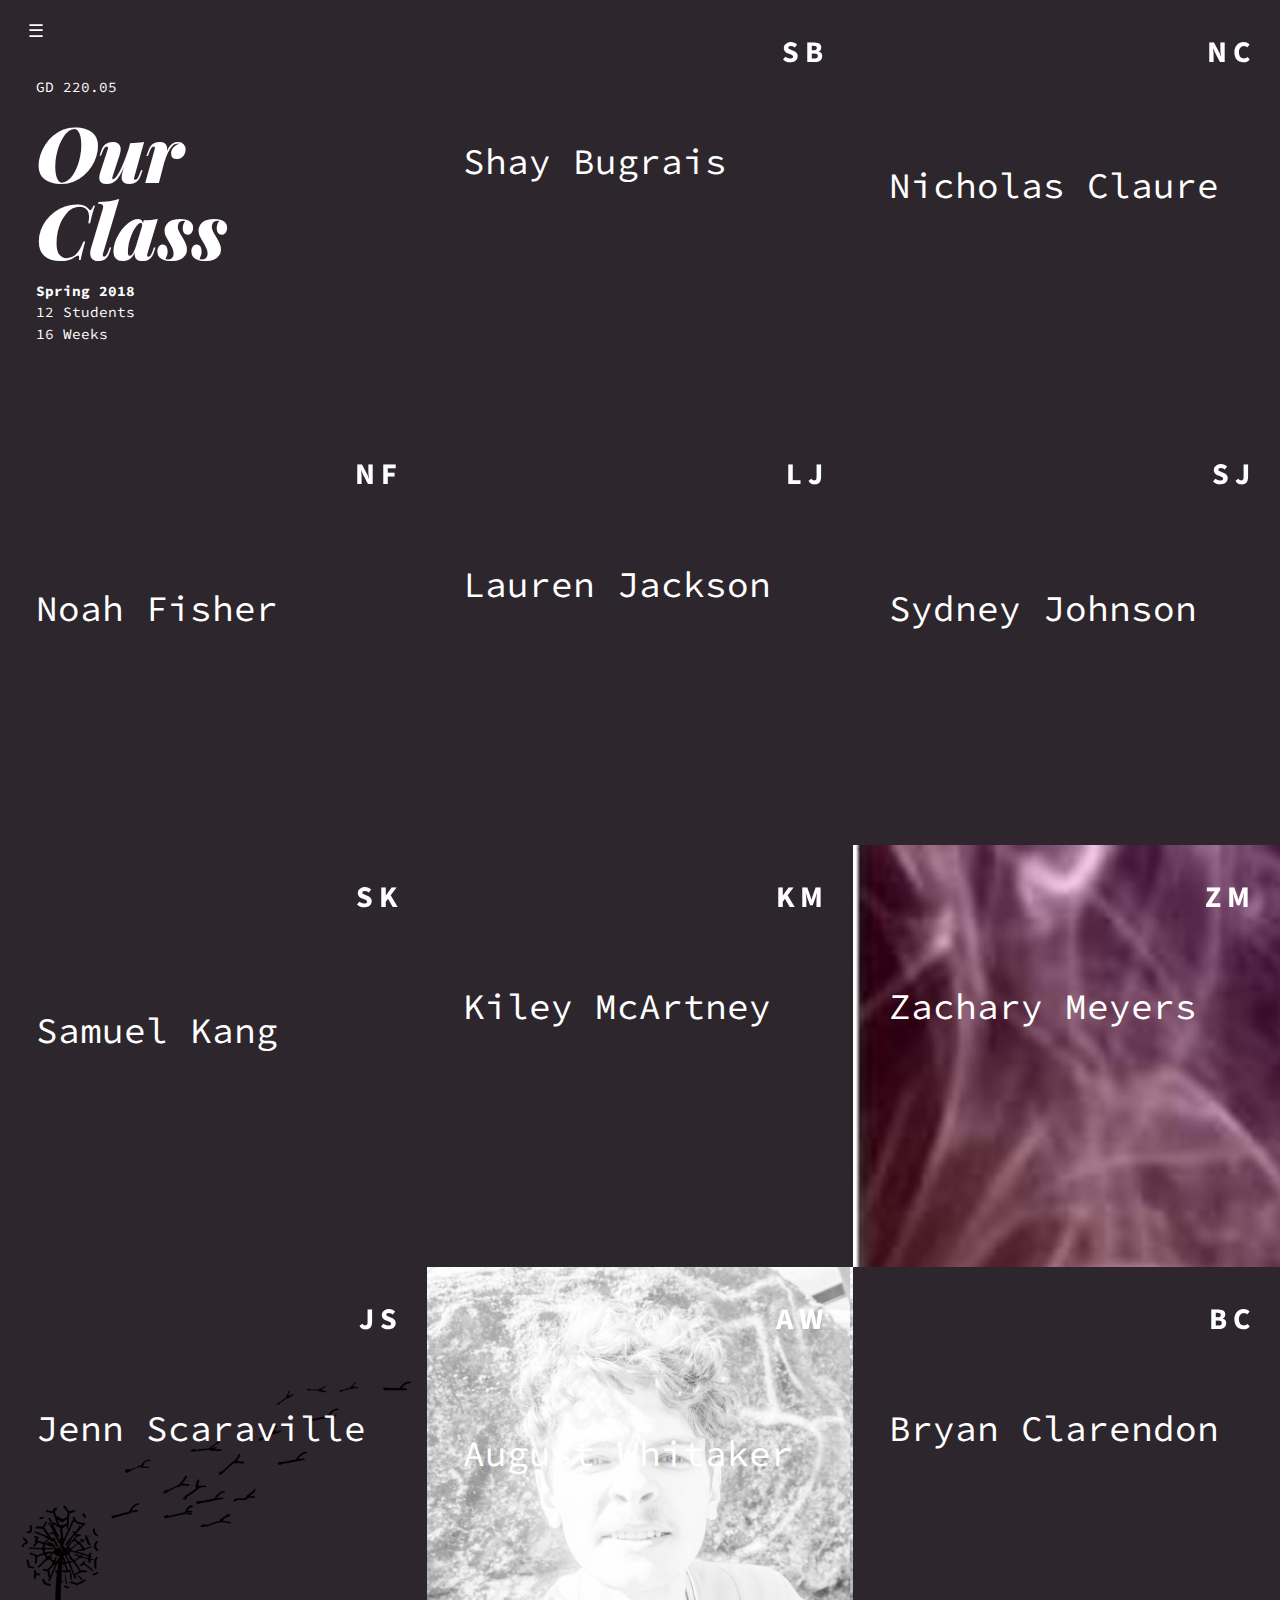
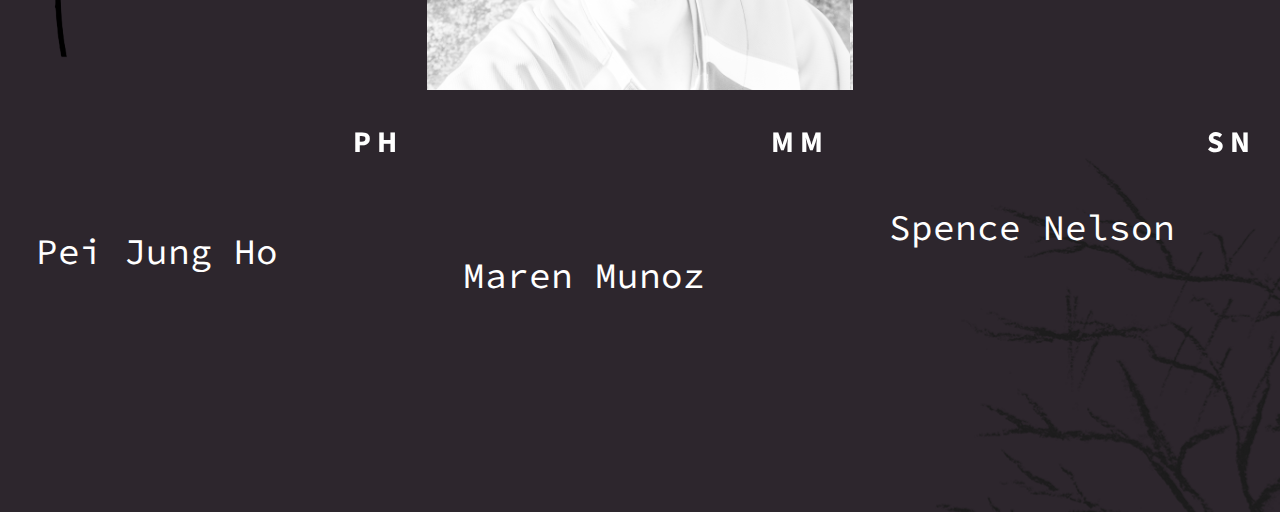
==== index.htm @ 310f5a33 "Merge pull request #6 from MICA-GD2-SPR18-SN/awhitaker" ====
<!doctype html>
<html class="no-js" lang="">
    <head>
        <meta charset="utf-8">
        <meta http-equiv="x-ua-compatible" content="ie=edge">
        <title></title>
        <meta name="description" content="">
        <meta name="viewport" content="width=device-width, initial-scale=1">

        <link rel="apple-touch-icon" href="apple-touch-icon.png">
        <!-- Place favicon.ico in the root directory -->

        <link rel="stylesheet" href="css/normalize.css">
        <link rel="stylesheet" href="css/main.css">
        <link rel="stylesheet" href="css/syllabus.css">
        <script src="js/vendor/modernizr-2.8.3.min.js"></script>
        <link href="https://fonts.googleapis.com/css?family=Libre+Baskerville:400,400i,700|Montserrat+Alternates:400,800|Six+Caps" rel="stylesheet">
        <link href="https://fonts.googleapis.com/css?family=Source+Code+Pro" rel="stylesheet">
        <link href="https://fonts.googleapis.com/css?family=Playfair+Display:400,400i,900,900i" rel="stylesheet">
        <link href="https://fonts.googleapis.com/css?family=Source+Sans+Pro:400,400i,700" rel="stylesheet">
        <link href="https://fonts.googleapis.com/css?family=Hanalei+Fill|Shrikhand" rel="stylesheet">
      </head>
    <body class="mainpage">

      <div class="main-nav">

        <div class="openlink">&#9776;</div>

      <ul class="navitems">
        <li><a href="index.htm">GD 220.05</a></li>
        <li><h6>Assignment Sheets</h6></li>
        <li><a href="assignment-1/index.html">Lyrical Mapping</a></li>
        <li><a href="assignment-2/index.html">A Day in the Life</a></li>
        <li><a href="assignment-3/index.html">We Could Be Heroes</a></li>
        <li><h6>Class Materials</h6></li>
        <li><a href="syllabus/index.html">Syllabus</a></li>
        <li><a href="https://mica.instructure.com/courses/2441">Instructure</a></li>
        <li><a href="index/index.html">Index</a></li>
        <li><a class="closelink" href="#">×</a></li>
      </ul>

      </div>
        <!--[if lt IE 8]>
            <p class="browserupgrade">You are using an <strong>outdated</strong> browser. Please <a href="http://browsehappy.com/">upgrade your browser</a> to improve your experience.</p>
        <![endif]-->

        <!-- Add your site or application content here -->


        <ul class="classgrid">
          <li>

            <p class="monospace">GD 220.05</p>
            <h1 id="graphic-design-2">Our Class</h1>
            <p class="monospace"><strong>Spring 2018</strong><br>
            12 Students <br>
            16 Weeks <br>

          </li>
          <li>
            <div class="card-animation"><span class="f-init">S</span>
            <span class="l-init">B</span></div>
            <a class="namelink" target="_blank" href="http://shbugrais.github.io">Shay Bugrais</a>
            <div class="sociallink-block">
              <a class="sociallink" target="_blank" href="https://github.com/shbugrais">Github</a>
              <a class="sociallink"  href="https://codepen.io/shbugrais">Codepen</a>
            </div>
            <div class="projectlink-block">
              <a class="projectlink" target="_blank" href="https://shbugrais.github.io/lavieenrose/">a.1 La Vie en Rose</a>
              <a class="projectlink" target="_blank" href="https://shbugrais.github.io/html/awitl.html">a.2 Weekend</a>
              <a class="projectlink" target="_blank">a.3 tba</a>
            </div>
          </li>
          <li>
            <div class="card-animation"><span class="f-init">N</span>
            <span class="l-init">C</span></div>
            <a class="namelink"  target="_blank" href="http://nclaure.github.io">Nicholas Claure</a>
            <div class="sociallink-block">
              <a class="sociallink"  target="_blank" href="https://github.com/nclaure">Github</a> <a class="sociallink"  href="https://codepen.io/nclaure">Codepen</a>
            </div>
            <div class="projectlink-block">
              <a class="projectlink" target="_blank" href="https://nclaure.github.io/projectTM/">a.1 Imagine</a>
              <a class="projectlink" target="_blank" href="https://nclaure.github.io/day3TM/">a.2 Tuesday</a>
              <a class="projectlink" target="_blank">a.3 tba</a>
            </div>
          </li>
          <li>
            <div class="card-animation"><span class="f-init">N</span>
            <span class="l-init">F</span></div>
            <a class="namelink"  target="_blank" href="http://noahmfisher.github.io">Noah Fisher</a>
            <div class="sociallink-block">
              <a class="sociallink"  target="_blank" href="https://github.com/noahmfisher">Github</a> <a class="sociallink"  href="https://codepen.io/noahmfisher">Codepen</a>
            </div>
            <div class="projectlink-block">
              <a class="projectlink" target="_blank" href="https://noahmfisher.github.io/METAL-FACE-DOOM/">a.1 Metal Face</a>
              <a class="projectlink" target="_blank" href="https://noahmfisher.github.io/daily/">a.2 Saturday</a>
              <a class="projectlink" target="_blank">a.3 tba</a>
            </div>
          </li>
          <li>
            <div class="card-animation"><span class="f-init">L</span>
            <span class="l-init">J</span></div>
            <a class="namelink"  target="_blank" href="http://ljackson01.github.io">Lauren Jackson</a>
            <div class="sociallink-block">
              <a class="sociallink"  target="_blank" href="https://github.com/ljackson01">Github</a><a class="sociallink"  href="https://codepen.io/ljackson01">Codepen</a>
            </div>
            <div class="projectlink-block">
              <a class="projectlink" target="_blank" href="https://ljackson01.github.io/cold-little-heart/">a.1 Cold Little Heart</a>
              <a class="projectlink" target="_blank" href="https://ljackson01.github.io/day-in-the-life/">a.2 Wednesday</a>
              <a class="projectlink" target="_blank">a.3 tba</a>
            </div>
          </li>
          <li>
            <div class="card-animation"><span class="f-init">S</span>
            <span class="l-init">J</span></div>
            <a class="namelink"  target="_blank" href="http://sydneyjohnson.github.io">Sydney Johnson</a>
            <div class="sociallink-block">
              <a class="sociallink"  target="_blank" href="https://github.com/sydneyjohnson">Github</a>
              <a class="sociallink"  href="https://codepen.io/sydneyjohnson">Codepen</a>
            </div>
            <div class="projectlink-block">
              <a class="projectlink" target="_blank" href="https://sydneyjohnson.github.io/Demoweek2/index(p2).html">a.1 Brains</a>
              <a class="projectlink" target="_blank" href="https://github.com/sydneyjohnson/project2/blob/master/blog/index.html">a.2 Saturday</a>
              <a class="projectlink" target="_blank">a.3 tba</a>
            </div>
          </li>
          <li>
            <div class="card-animation"><span class="f-init">S</span>
            <span class="l-init">K</span></div>
            <a class="namelink"  target="_blank" href="http://Skang04.github.io">Samuel Kang</a>
            <div class="sociallink-block">
             <a class="sociallink"  target="_blank" href="https://github.com/Skang04">Github</a> <a class="sociallink"  href="https://codepen.io/Th0muel">Codepen</a>
            </div>
            <div class="projectlink-block">
              <a class="projectlink" target="_blank" href="https://skang04.github.io/lyric-website/">a.1 New Rules</a>
              <a class="projectlink" target="_blank" href="https://skang04.github.io/day_in_life/">a.2 Wednesday</a>
              <a class="projectlink" target="_blank">a.3 tba</a>
            </div>
          </li>
          <li>
            <div class="card-animation"><span class="f-init">K</span>
            <span class="l-init">M</span></div>
            <a class="namelink"  target="_blank" href="http://kmcartney.github.io">Kiley McArtney</a>
            <div class="sociallink-block">
              <a class="sociallink"  target="_blank" href="https://github.com/kmcartney">Github</a>
              <a class="sociallink"  href="https://codepen.io/kmcartney">Codepen</a>
            </div>
            <div class="projectlink-block">
              <a class="projectlink" target="_blank" href="https://kmcartney.github.io/Assignment1/">a.1 Fairy Feller</a>
              <a class="projectlink" target="_blank" href="https://kmcartney.github.io/Assignment2/">a.2 Tuesday</a>
              <a class="projectlink" target="_blank">a.3 tba</a>
            </div>
          </li>
          <li style="background-image:url(img/meyers-bg.jpg)">
            <div class="card-animation"><span class="f-init">Z</span>
            <span class="l-init">M</span></div>
            <a class="namelink"  target="_blank" href="http://ZacharyMeyers.github.io">Zachary Meyers</a>
            <div class="sociallink-block">
              <a class="sociallink"  target="_blank" href="https://github.com/ZacharyMeyers">Github</a>
              <a class="sociallink"  href="https://codepen.io/Meyers">Codepen</a>
            </div>
            <div class="projectlink-block">
              <a class="projectlink" target="_blank" href="https://zacharymeyers.github.io/meyerslyric/">a.1 Psycho Killer</a>
              <a class="projectlink" target="_blank" href="https://zacharymeyers.github.io/timeline/">a.2 Tuesday</a>
              <a class="projectlink" target="_blank" href="https://zacharymeyers.github.io/character/">a.3 Character</a>
            </div>
          </li>
          <li style="background-image:url(img/jscaraville.png);background-size:cover;" >
            <div class="card-animation"><span class="f-init">J</span>
            <span class="l-init">S</span></div>
            <a class="namelink"  target="_blank" href="http://jscaraville.github.io">Jenn Scaraville</a>
            <div class="sociallink-block">
              <a class="sociallink"  target="_blank" href="https://github.com/jscaraville">Github</a>
              <a class="sociallink"  href="https://codepen.io/jscaraville">Codepen</a>
            </div>
            <div class="projectlink-block">
              <a class="projectlink" target="_blank" href="https://jscaraville.github.io/lyricalmapping/">a.1 Fireworks</a>
              <a class="projectlink" target="_blank" href="https://jscaraville.github.io/day-in-the-life/index.html">a.2 Tuesday</a>
              <a class="projectlink" target="_blank" href="https://jscaraville.github.io/hero/index.html"> a.3 Willow</a>
            </div>
          </li>
          <li style="background-image: url(img/awhitaker.jpg); background-size: contain;">
            <div class="card-animation"><span class="f-init">A</span>
            <span class="l-init">W</span></div>
            <a class="namelink"  target="_blank" href="http://grwhit20.github.io">August Whitaker</a>
            <div class="sociallink-block">
              <a class="sociallink"  target="_blank" href="https://github.com/grwhit20">Github</a>
              <a class="sociallink"  href="#">Codepen</a>
            </div>
            <div class="projectlink-block">
              <a class="projectlink" target="_blank" href="https://grwhit20.github.io/jalo-wiki/">a.1 Jalo</a>
              <a class="projectlink" target="_blank" href="https://grwhit20.github.io/MY-DAY/">a.2 Monday</a>
              <a class="projectlink" target="_blank" href="https://grwhit20.github.io/LANDPHILL/">a.3 Landphill</a>
            </div>
          </li>
          <li>
            <div class="card-animation"><span class="f-init">B</span>
            <span class="l-init">C</span></div>
            <a class="namelink"  target="_blank" href="http://Bclarendon.github.io">Bryan Clarendon</a>
            <div class="sociallink-block">
              <a class="sociallink"  target="_blank" href="https://github.com/Bclarendon">Github</a>
              <a class="sociallink"  href="https://codepen.io/bclarendon">Codepen</a>
            </div>
            <div class="projectlink-block">
              <a class="projectlink" target="_blank" href="https://bclarendon.github.io/project1-songscroll/">a.1 Feel It Still</a>
              <a class="projectlink" target="_blank" href="https://bclarendon.github.io/day-in-the-life/">a.2 Wednesday</a>
              <a class="projectlink" target="_blank">a.3 tba</a>
            </div>
          </li>
          <li>
            <div class="card-animation"><span class="f-init">P</span>
            <span class="l-init">H</span></div>
            <a class="namelink"  target="_blank" href="http://pho01.github.io">Pei Jung Ho</a>
            <div class="sociallink-block">
              <a class="sociallink"  target="_blank" href="https://github.com/pho01">Github</a>
              <a class="sociallink"  href="https://codepen.io/Pei_Jung">Codepen</a>
            </div>
            <div class="projectlink-block">
              <a class="projectlink" target="_blank" href="https://pho01.github.io/GD2-project1/">a.1 Nothing Else</a>
              <a class="projectlink" target="_blank" href="https://pho01.github.io/some-days/peiday.html">a.2 Thursday</a>
              <a class="projectlink" target="_blank">a.3 tba</a>
            </div>
          </li>
          <li>
            <div class="card-animation"><span class="f-init">M</span>
            <span class="l-init">M</span></div>
            <a class="namelink"  target="_blank" href="http://musclesmunoz.github.io">Maren Munoz</a>
            <div class="sociallink-block">
              <a class="sociallink" target="_blank" href="https://github.com/musclesmunoz">Github</a>
              <a class="sociallink"  href="https://codepen.io/musclesmunoz">Codepen</a>
            </div>
            <div class="projectlink-block">
              <a class="projectlink" target="_blank" href="https://musclesmunoz.github.io/rise-up/">a.1 Rise Up</a>
            </div>
          </li>

          <li style="background-image:url(img/spence-bg.png)">
            <div class="card-animation"><span class="f-init">S</span>
            <span class="l-init">N</span></div>
            <a class="namelink"  target="_blank" href="http://musclesmunoz.github.io">Spence Nelson</a>
            <div class="sociallink-block">
              <a class="sociallink" target="_blank" href="https://github.com/SpenceJMNelson">Github</a>
              <a class="sociallink"  href="https://codepen.io/spencejmnelson">Codepen</a>
            </div>
            <div class="projectlink-block">
              <a class="projectlink" target="_blank" href="assignment-1/index.html">a.1 Lyrical Mapping</a>
              <a class="projectlink" target="_blank" href="assignment-1/index.html">a.2 A Day in the Life</a>
              <a class="projectlink" target="_blank" href="assignment-1/index.html">a.3 We Could Be Heroes</a>

            </div>
          </li>
        </ul>

        <script src="https://code.jquery.com/jquery-1.12.0.min.js"></script>
        <script>window.jQuery || document.write('<script src="js/vendor/jquery-1.12.0.min.js"><\/script>')</script>
        <script src="js/plugins.js"></script>
        <script src="js/main.js"></script>

        <!-- Google Analytics: change UA-XXXXX-X to be your site's ID. -->
        <script>
            (function(b,o,i,l,e,r){b.GoogleAnalyticsObject=l;b[l]||(b[l]=
            function(){(b[l].q=b[l].q||[]).push(arguments)});b[l].l=+new Date;
            e=o.createElement(i);r=o.getElementsByTagName(i)[0];
            e.src='https://www.google-analytics.com/analytics.js';
            r.parentNode.insertBefore(e,r)}(window,document,'script','ga'));
            ga('create','UA-XXXXX-X','auto');ga('send','pageview');
        </script>
    </body>
</html>
---- css/main.css ----
/*! HTML5 Boilerplate v6.0.1 | MIT License | https://html5boilerplate.com/ */

/*
 * What follows is the result of much research on cross-browser styling.
 * Credit left inline and big thanks to Nicolas Gallagher, Jonathan Neal,
 * Kroc Camen, and the H5BP dev community and team.
 */

/* ==========================================================================
   Base styles: opinionated defaults
   ========================================================================== */

html {
    color: #222;
    font-size: 1em;
    line-height: 1.4;
}

/*
 * Remove text-shadow in selection highlight:
 * https://twitter.com/miketaylr/status/12228805301
 *
 * Vendor-prefixed and regular ::selection selectors cannot be combined:
 * https://stackoverflow.com/a/16982510/7133471
 *
 * Customize the background color to match your design.
 */

::-moz-selection {
    background: #a2f1c1;
    text-shadow: none;
}

::selection {
    background: #a2f1c1;
    text-shadow: none;
}

/*
 * A better looking default horizontal rule
 */

hr {
    display: block;
    height: 1px;
    border: 0;
    border-top: 1px solid #ccc;
    margin: 1em 0;
    padding: 0;
}

/*
 * Remove the gap between audio, canvas, iframes,
 * images, videos and the bottom of their containers:
 * https://github.com/h5bp/html5-boilerplate/issues/440
 */

audio,
canvas,
iframe,
img,
svg,
video {
    vertical-align: middle;
}

/*
 * Remove default fieldset styles.
 */

fieldset {
    border: 0;
    margin: 0;
    padding: 0;
}

/*
 * Allow only vertical resizing of textareas.
 */

textarea {
    resize: vertical;
}

/* ==========================================================================
   Browser Upgrade Prompt
   ========================================================================== */

.browserupgrade {
    margin: 0.2em 0;
    background: #ccc;
    color: #000;
    padding: 0.2em 0;
}

/* ==========================================================================
   Author's custom styles
   ========================================================================== */

body.mainpage {
  padding:0;
  background: #2d262d;
  color:#fff;
}

body.mainpage > * {

}

  .classgrid {
    list-style: none;
    display: flex;
    flex-wrap: wrap;
    margin:0;
    padding:0;


  }

  .classgrid h1 {
    margin:0;
  }

  .classgrid li{
    display:block;
    flex: 33.33%;
    height:33vw;
    display: flex;
    flex-direction: column;
    align-content: center;
    justify-content: center;
    margin:0;
    transition:300ms;
    padding:2em;
    box-sizing: border-box;
    position: relative;
  }

  .classgrid li:hover {
    background:#a2f1c1;
    color: #2d262d;
    transform: rotate(2deg) scale(1.05);


  }

  .classgrid li:nth-child(odd):hover {
    transform: rotate(-2deg) scale(1.05);
  }

  .classgrid li::before{
    content: "";

  }

  .classgrid .namelink {
    font-size: 2em;
  }
.classgrid .sociallink-block {
  opacity:0;
  transform: translateX(30px);
  transition: 300ms;
  position: absolute;
  top:2.5em;
  left:2.5em;
  font-size:12px;
  text-transform: uppercase;
}

.classgrid .sociallink-block a{
  margin:1em;
}

.classgrid li:hover .sociallink-block {
  opacity:1;
  transform: translateX(0px);
  color:#2d262d;
}

.classgrid .projectlink-block {
  opacity:0;
  transform: translateY(-100%);
  transition: 300ms;
  margin-left:-.5em;
}

.classgrid .projectlink-block a{
  margin:.6em;
  display: inline-block;
}


.classgrid li:hover .projectlink-block {
  transition-delay: 200ms;
  opacity:1;
  transform: translateY(0%);
  color:#2d262d;
  transition-delay: 0ms;
}



@keyframes spin2 {
    from {transform:rotateX(0deg) rotateY(0deg) rotateZ(0deg)}
    to {transform:rotateX(360deg) rotateY(360deg) rotateZ(360deg)}
}

.card-animation .f-init,  .card-animation .l-init{
display: inline-block;
}

.card-animation {
 display: inline-block;
 font-size: 30px;
 position: absolute;
 right:30px;
 top:30px;
 transform-style: preserve-3d;
 font-weight: bold;
 animation-name: spin2;
 animation-duration: 12s;
 animation-direction: reverse;
 animation-iteration-count: infinite;
 animation-timing-function: linear;
}

.classgrid li:nth-child(4n-7) .card-animation {
  animation-delay: -8s;
}

.classgrid li:nth-child(4n-6) .card-animation {
  animation-delay: -2s;
}

.classgrid li:nth-child(4n-5) .card-animation {
  animation-delay: -4s;
}

.classgrid li:nth-child(4n-4) .card-animation {
  animation-delay: -9s;
}

.classgrid li:nth-child(4n-3) .card-animation {
  animation-delay: -3s;
}

.classgrid li:nth-child(4n-2) .card-animation {
  animation-delay: -1s;
}

.classgrid li:nth-child(4n-1) .card-animation {
  animation-delay: 0s;
}

.card-animation .f-init {
  animation:spin2 6s linear -.4s infinite;
}
.card-animation .l-init {
  animation:spin2 6s linear -.8s infinite;
}


@media (max-width: 800px) {

  .classgrid li{
    display:block;
    flex: 100%;
    height:auto;
    display: flex;
    flex-direction: column;
    align-content: center;
    justify-content: center;
    margin:0;
    transition:300ms;
    padding:3em;
    box-sizing: border-box;
  }

}




/* ==========================================================================
   Helper classes
   ========================================================================== */

/*
 * Hide visually and from screen readers
 */

.hidden {
    display: none !important;
}

/*
 * Hide only visually, but have it available for screen readers:
 * https://snook.ca/archives/html_and_css/hiding-content-for-accessibility
 *
 * 1. For long content, line feeds are not interpreted as spaces and small width
 *    causes content to wrap 1 word per line:
 *    https://medium.com/@jessebeach/beware-smushed-off-screen-accessible-text-5952a4c2cbfe
 */

.visuallyhidden {
    border: 0;
    clip: rect(0 0 0 0);
    -webkit-clip-path: inset(50%);
    clip-path: inset(50%);
    height: 1px;
    margin: -1px;
    overflow: hidden;
    padding: 0;
    position: absolute;
    width: 1px;
    white-space: nowrap; /* 1 */
}

/*
 * Extends the .visuallyhidden class to allow the element
 * to be focusable when navigated to via the keyboard:
 * https://www.drupal.org/node/897638
 */

.visuallyhidden.focusable:active,
.visuallyhidden.focusable:focus {
    clip: auto;
    -webkit-clip-path: none;
    clip-path: none;
    height: auto;
    margin: 0;
    overflow: visible;
    position: static;
    width: auto;
    white-space: inherit;
}

/*
 * Hide visually and from screen readers, but maintain layout
 */

.invisible {
    visibility: hidden;
}

/*
 * Clearfix: contain floats
 *
 * For modern browsers
 * 1. The space content is one way to avoid an Opera bug when the
 *    `contenteditable` attribute is included anywhere else in the document.
 *    Otherwise it causes space to appear at the top and bottom of elements
 *    that receive the `clearfix` class.
 * 2. The use of `table` rather than `block` is only necessary if using
 *    `:before` to contain the top-margins of child elements.
 */

.clearfix:before,
.clearfix:after {
    content: " "; /* 1 */
    display: table; /* 2 */
}

.clearfix:after {
    clear: both;
}

/* ==========================================================================
   EXAMPLE Media Queries for Responsive Design.
   These examples override the primary ('mobile first') styles.
   Modify as content requires.
   ========================================================================== */

@media only screen and (min-width: 35em) {
    /* Style adjustments for viewports that meet the condition */
}

@media print,
       (-webkit-min-device-pixel-ratio: 1.25),
       (min-resolution: 1.25dppx),
       (min-resolution: 120dpi) {
    /* Style adjustments for high resolution devices */
}

/* ==========================================================================
   Print styles.
   Inlined to avoid the additional HTTP request:
   http://www.phpied.com/delay-loading-your-print-css/
   ========================================================================== */

@media print {
    *,
    *:before,
    *:after {
        background: transparent !important;
        color: #000 !important; /* Black prints faster:
                                   http://www.sanbeiji.com/archives/953 */
        box-shadow: none !important;
        text-shadow: none !important;
    }

    a,
    a:visited {
        text-decoration: underline;
    }

    a[href]:after {
        content: " (" attr(href) ")";
    }

    abbr[title]:after {
        content: " (" attr(title) ")";
    }

    /*
     * Don't show links that are fragment identifiers,
     * or use the `javascript:` pseudo protocol
     */

    a[href^="#"]:after,
    a[href^="javascript:"]:after {
        content: "";
    }

    pre {
        white-space: pre-wrap !important;
    }
    pre,
    blockquote {
        border: 1px solid #999;
        page-break-inside: avoid;
    }

    /*
     * Printing Tables:
     * http://css-discuss.incutio.com/wiki/Printing_Tables
     */

    thead {
        display: table-header-group;
    }

    tr,
    img {
        page-break-inside: avoid;
    }

    p,
    h2,
    h3 {
        orphans: 3;
        widows: 3;
    }

    h2,
    h3 {
        page-break-after: avoid;
    }
}
---- css/syllabus.css ----
/*! HTML5 Boilerplate v6.0.1 | MIT License | https://html5boilerplate.com/ */

/*
 * What follows is the result of much research on cross-browser styling.
 * Credit left inline and big thanks to Nicolas Gallagher, Jonathan Neal,
 * Kroc Camen, and the H5BP dev community and team.
 */

/* ==========================================================================
   Base styles: opinionated defaults
   ========================================================================== */

html {
    color: #222;
    font-size: 1em;
    line-height: 1.4;
}

/*
 * Remove text-shadow in selection highlight:
 * https://twitter.com/miketaylr/status/12228805301
 *
 * Vendor-prefixed and regular ::selection selectors cannot be combined:
 * https://stackoverflow.com/a/16982510/7133471
 *
 * Customize the background color to match your design.
 */

::-moz-selection {
    background: #a2f1c1;
    text-shadow: none;
}

::selection {
    background: #a2f1c1;
    text-shadow: none;
}

/*
 * A better looking default horizontal rule
 */

hr {
    display: block;
    height: 1px;
    border: 0;
    border-top: 1px solid #ccc;
    margin: 1em 0;
    padding: 0;
}

/*
 * Remove the gap between audio, canvas, iframes,
 * images, videos and the bottom of their containers:
 * https://github.com/h5bp/html5-boilerplate/issues/440
 */

audio,
canvas,
iframe,
img,
svg,
video {
    vertical-align: middle;
}

/*
 * Remove default fieldset styles.
 */

fieldset {
    border: 0;
    margin: 0;
    padding: 0;
}

/*
 * Allow only vertical resizing of textareas.
 */

textarea {
    resize: vertical;
}

/* ==========================================================================
   Browser Upgrade Prompt
   ========================================================================== */

.browserupgrade {
    margin: 0.2em 0;
    background: #ccc;
    color: #000;
    padding: 0.2em 0;
}

/* ==========================================================================
   Author's custom styles
   ========================================================================== */

   @keyframes spin {
       from {transform:rotateX(0deg) rotateY(0deg) rotateZ(0deg)}
       to {transform:rotateX(360deg) rotateY(360deg) rotateZ(360deg)}
   }



 .animation .g,  .animation .d,  .animation .two {
   display: inline-block;
 }

 .animation {
    animation:spin 12s linear reverse infinite;
    display: inline-block;
    font-size: 30px;
    position: fixed;
    right:3vw;
    bottom:40vh;
    transform-style: preserve-3d;
    font-weight: bold;
 }

   .animation .g {
     animation:spin 6s linear -.4s infinite;
   }
   .animation .d {
     animation:spin 6s linear -.8s infinite;
   }
   .animation .two {
     animation:spin 6s linear -1.8s infinite;
   }


 body {
   padding:6vw 60px 6vw 6vw ;
   font-family: monospace;
   color:#2d262d;
   background:#a2f1c1;
   font-family: 'Source Sans Pro', sans-serif;
   font-size: 16px;
   line-height: 1.5;
 }



h1 {
font-family: 'Playfair Display', serif;
font-weight: 900;
font-style: italic;
font-size: 34px;
line-height: 1.2;
}

h2 {
font-size: 34px;
line-height: 1.2;
}

h3 {
font-size: 21px;
line-height: 1.2;
font-style: italic;
}

h4 {
font-size: 13px;
}

h5 {
font-size: 10px;
}

h2,h3 {
font-family: 'Playfair Display', serif;
font-weight: normal;
}

h4,h5,h6 {
  font-family: 'Source Code Pro', monospace;
}

.monospace, a {
  font-family: 'Source Code Pro', monospace;
  font-size: 80%;

}

code {
  font-family: 'Source Code Pro', monospace;
  font-size: 80%;
  border:1px solid rgba(0,0,0,.2);
  border-radius: 3px;
  display:block;
  padding:2em;
  width:100%;
  overflow-x: scroll;
  box-sizing: border-box;
  transition:300ms;
  background-color: rgba(0,0,0,.03);
}


.pointerlink:before {
  content:"\2192";
  margin-right: 1em;
}

p.small {
  font-size: 12px;
}


a {
  color:inherit;
  text-decoration: none;
  padding-bottom: .3em;
  padding-top: .3em;
  border-bottom: 1px solid transparent;
}

.aside-left a {
  font-size: inherit;
  margin-bottom: .2em;
  display: block;
}

a:hover {
  border-bottom: 1px solid #2d262d;
}

.strikethrough:before {
  content:"";
  height:2px;
  background:#2d262d;
  position: absolute;
  width:110%;
  margin-top: .7em;
  margin-left: -5%;
  transform: rotate(-8deg);
}

.strikethrough {
  position: relative;
}

.main-content-well {
  max-width: 32em;
}

ul {
  list-style: none;
  padding-left: 1.3em;
}



li {
  margin-bottom:.6em;
}

ul li:before {
  content: "•";
  padding-right: 1em;
  opacity:.4;
  margin-left: -1.3em;
}

ol.timeline {
  border-left:1px dashed black;
  margin-left: 2em;
}

ol li {
  list-style: none;
  counter-increment: step-counter;
  position: relative;
  margin: 1em 0;
  display: block;
}

.inactive {
  text-decoration: strikethrough;
}

.call-to-action {

}




ol li:before {
    content:"wk. " counter(step-counter);
    margin-right: 5px;
    font-size: 60%;
    position:absolute;
    text-align: center;
    width:3em;
    margin-left: -5em;
    margin-top: 0;
    color:#434343;
    background:#a2f1c1;
    padding:.6em 0
}

.agenda-item {
  display:block;
}

.source {
  font-size: 60%;
  display: inline-block;
  border:1px solid rgba(0,0,0,.2);
  transform:translateY(-.1em);
  padding:.3em .6em;
  margin-left:.6em;
  text-transform: uppercase;
  border-radius: 100px;
}

@media (min-width: 800px) {

  h1 {
  font-size: 6vw;
  line-height: 1;

  }

  body {
    font-size: 18px;
  }

  .animation {
     font-size: 100px;
     display:block;
     right:6vw;
     top:6vw;
  }

  p.small {
    columns: 2;
    column-gap: 20px;
  }

.aside-right {
  float:right;
  font-size: 70%;
  margin: 0 -20% 10% 10%;
  padding:1em 2em;
  width:40%;
  border-left:1px solid rgba(0,0,0,.5);
}

.aside-left {
  position:fixed;
  font-size: 70%;
  top:50vh;
  transform: translateY(-50%);
  left:0;
  padding:1em 2em;
  width:10%;
}

.main-content-well {
  margin-left:10%;
}

}




/* ==========================================================================
   Helper classes
   ========================================================================== */

/*
 * Hide visually and from screen readers
 */

.hidden {
    display: none !important;
}

/*
 * Hide only visually, but have it available for screen readers:
 * https://snook.ca/archives/html_and_css/hiding-content-for-accessibility
 *
 * 1. For long content, line feeds are not interpreted as spaces and small width
 *    causes content to wrap 1 word per line:
 *    https://medium.com/@jessebeach/beware-smushed-off-screen-accessible-text-5952a4c2cbfe
 */

.visuallyhidden {
    border: 0;
    clip: rect(0 0 0 0);
    -webkit-clip-path: inset(50%);
    clip-path: inset(50%);
    height: 1px;
    margin: -1px;
    overflow: hidden;
    padding: 0;
    position: absolute;
    width: 1px;
    white-space: nowrap; /* 1 */
}

/*
 * Extends the .visuallyhidden class to allow the element
 * to be focusable when navigated to via the keyboard:
 * https://www.drupal.org/node/897638
 */

.visuallyhidden.focusable:active,
.visuallyhidden.focusable:focus {
    clip: auto;
    -webkit-clip-path: none;
    clip-path: none;
    height: auto;
    margin: 0;
    overflow: visible;
    position: static;
    width: auto;
    white-space: inherit;
}

/*
 * Hide visually and from screen readers, but maintain layout
 */

.invisible {
    visibility: hidden;
}

/*
 * Clearfix: contain floats
 *
 * For modern browsers
 * 1. The space content is one way to avoid an Opera bug when the
 *    `contenteditable` attribute is included anywhere else in the document.
 *    Otherwise it causes space to appear at the top and bottom of elements
 *    that receive the `clearfix` class.
 * 2. The use of `table` rather than `block` is only necessary if using
 *    `:before` to contain the top-margins of child elements.
 */

.clearfix:before,
.clearfix:after {
    content: " "; /* 1 */
    display: table; /* 2 */
}

.clearfix:after {
    clear: both;
}

/* ==========================================================================
   EXAMPLE Media Queries for Responsive Design.
   These examples override the primary ('mobile first') styles.
   Modify as content requires.
   ========================================================================== */

@media only screen and (min-width: 35em) {
    /* Style adjustments for viewports that meet the condition */
}

@media print,
       (-webkit-min-device-pixel-ratio: 1.25),
       (min-resolution: 1.25dppx),
       (min-resolution: 120dpi) {
    /* Style adjustments for high resolution devices */
}

/* ==========================================================================
   Print styles.
   Inlined to avoid the additional HTTP request:
   http://www.phpied.com/delay-loading-your-print-css/
   ========================================================================== */

@media print {
    *,
    *:before,
    *:after {
        background: transparent !important;
        color: #000 !important; /* Black prints faster:
                                   http://www.sanbeiji.com/archives/953 */
        box-shadow: none !important;
        text-shadow: none !important;
    }

    a,
    a:visited {
        text-decoration: underline;
    }

    a[href]:after {
        content: " (" attr(href) ")";
    }

    abbr[title]:after {
        content: " (" attr(title) ")";
    }

    /*
     * Don't show links that are fragment identifiers,
     * or use the `javascript:` pseudo protocol
     */

    a[href^="#"]:after,
    a[href^="javascript:"]:after {
        content: "";
    }

    pre {
        white-space: pre-wrap !important;
    }
    pre,
    blockquote {
        border: 1px solid #999;
        page-break-inside: avoid;
    }

    /*
     * Printing Tables:
     * http://css-discuss.incutio.com/wiki/Printing_Tables
     */

    thead {
        display: table-header-group;
    }

    tr,
    img {
        page-break-inside: avoid;
    }

    p,
    h2,
    h3 {
        orphans: 3;
        widows: 3;
    }

    h2,
    h3 {
        page-break-after: avoid;
    }
}
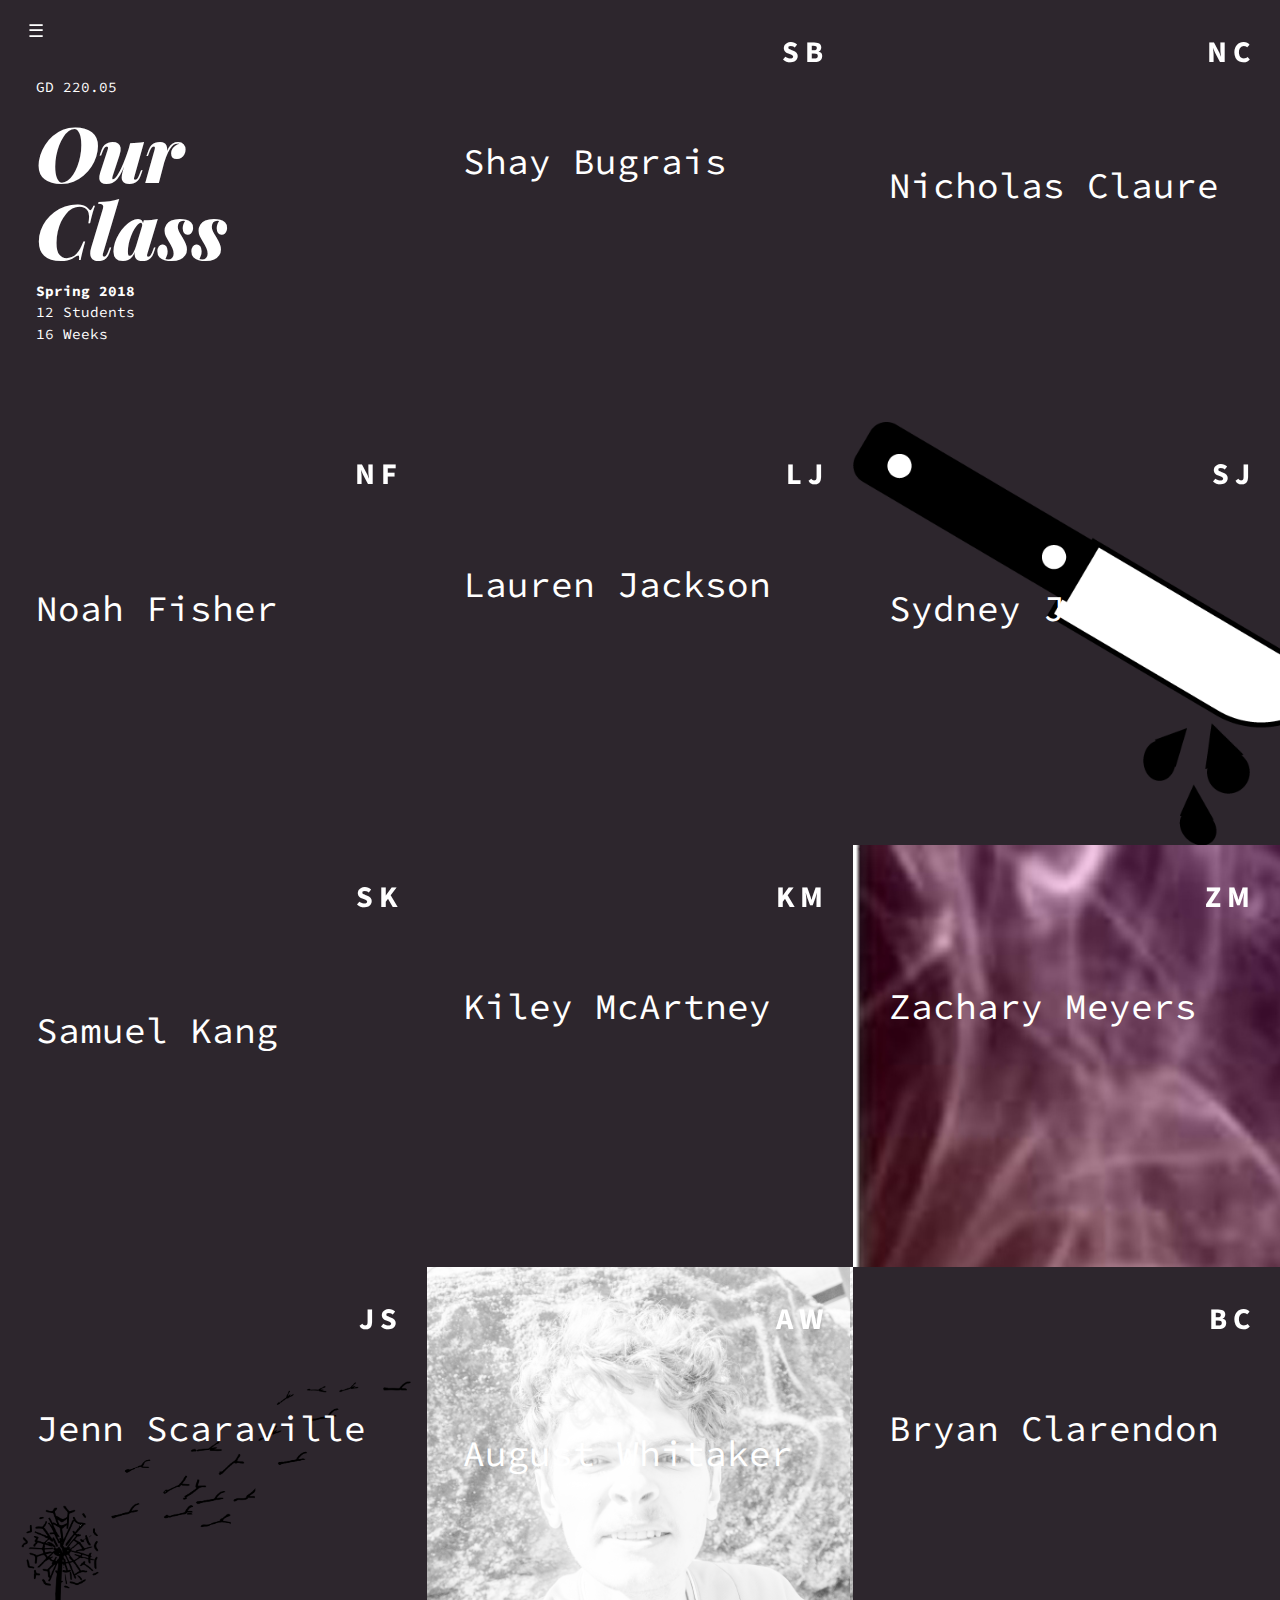
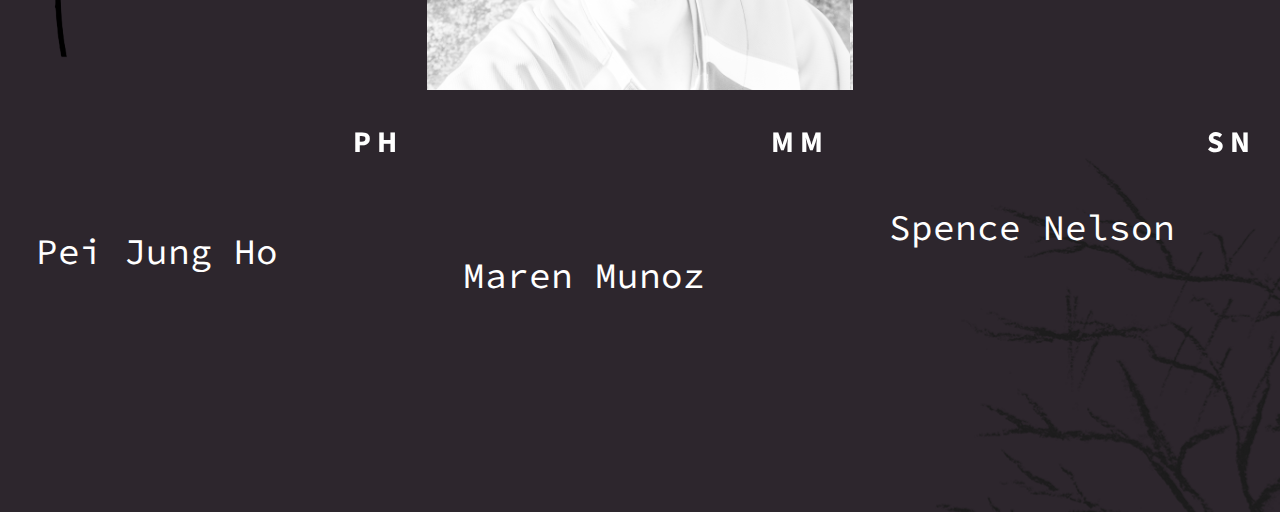
==== commit 518016d9: "Merge pull request #4 from MICA-GD2-SPR18-SN/sydneyj1" ====
--- a/index.htm
+++ b/index.htm
@@ -71,7 +71,7 @@
               <a class="projectlink" target="_blank">a.3 tba</a>
             </div>
           </li>
-          <li>
+          <li style="background-image:url(img/nick3.jpg); background-size:Cover;">
             <div class="card-animation"><span class="f-init">N</span>
             <span class="l-init">C</span></div>
             <a class="namelink"  target="_blank" href="http://nclaure.github.io">Nicholas Claure</a>
@@ -81,7 +81,7 @@
             <div class="projectlink-block">
               <a class="projectlink" target="_blank" href="https://nclaure.github.io/projectTM/">a.1 Imagine</a>
               <a class="projectlink" target="_blank" href="https://nclaure.github.io/day3TM/">a.2 Tuesday</a>
-              <a class="projectlink" target="_blank">a.3 tba</a>
+              <a class="projectlink" target="_blank" href="https://nclaure.github.io/finalprojjjj/">a.3 Villian</a>
             </div>
           </li>
           <li>
@@ -110,7 +110,7 @@
               <a class="projectlink" target="_blank">a.3 tba</a>
             </div>
           </li>
-          <li>
+          <li style="background-image:url(img/knifelogo.png);background-size:cover">
             <div class="card-animation"><span class="f-init">S</span>
             <span class="l-init">J</span></div>
             <a class="namelink"  target="_blank" href="http://sydneyjohnson.github.io">Sydney Johnson</a>
@@ -121,7 +121,7 @@
             <div class="projectlink-block">
               <a class="projectlink" target="_blank" href="https://sydneyjohnson.github.io/Demoweek2/index(p2).html">a.1 Brains</a>
               <a class="projectlink" target="_blank" href="https://github.com/sydneyjohnson/project2/blob/master/blog/index.html">a.2 Saturday</a>
-              <a class="projectlink" target="_blank">a.3 tba</a>
+              <a class="projectlink" target="_blank" href="https://sydneyjohnson.github.io/project-3/facebook.html">a.3 </a>
             </div>
           </li>
           <li>
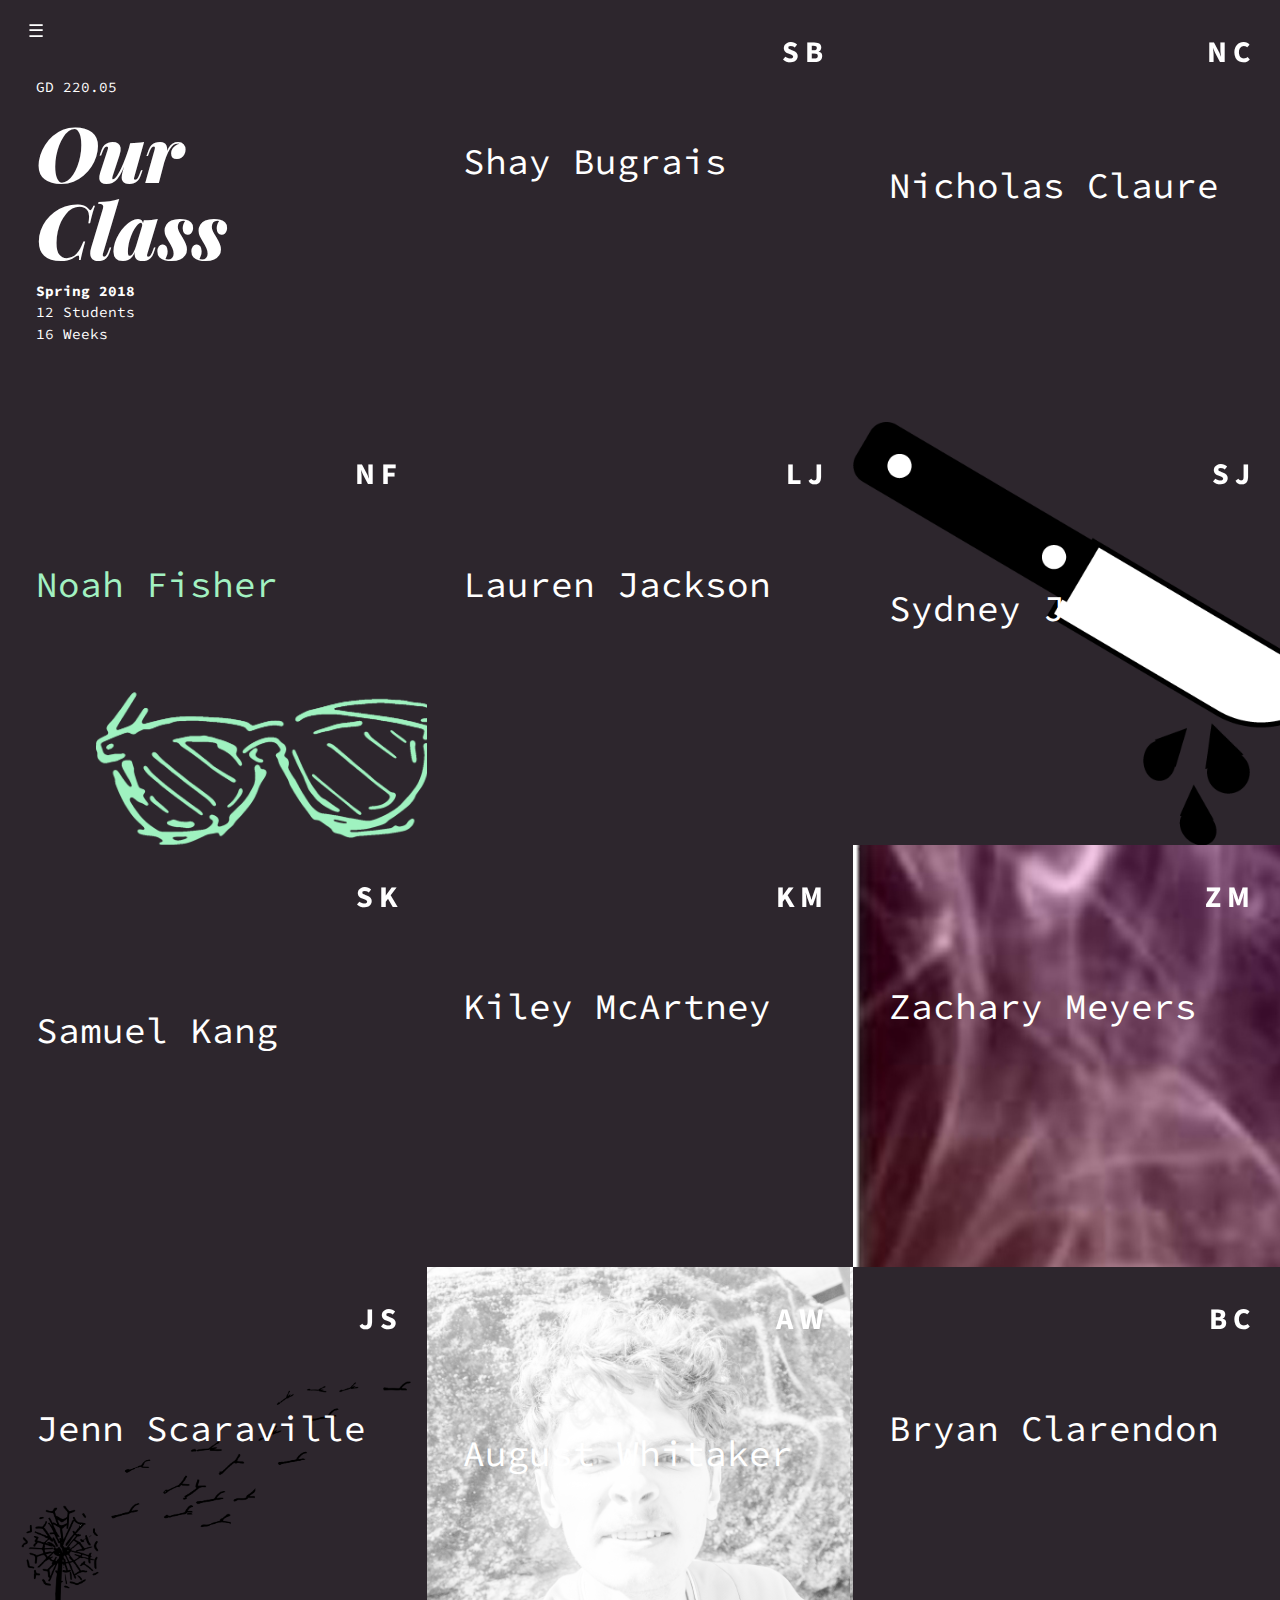
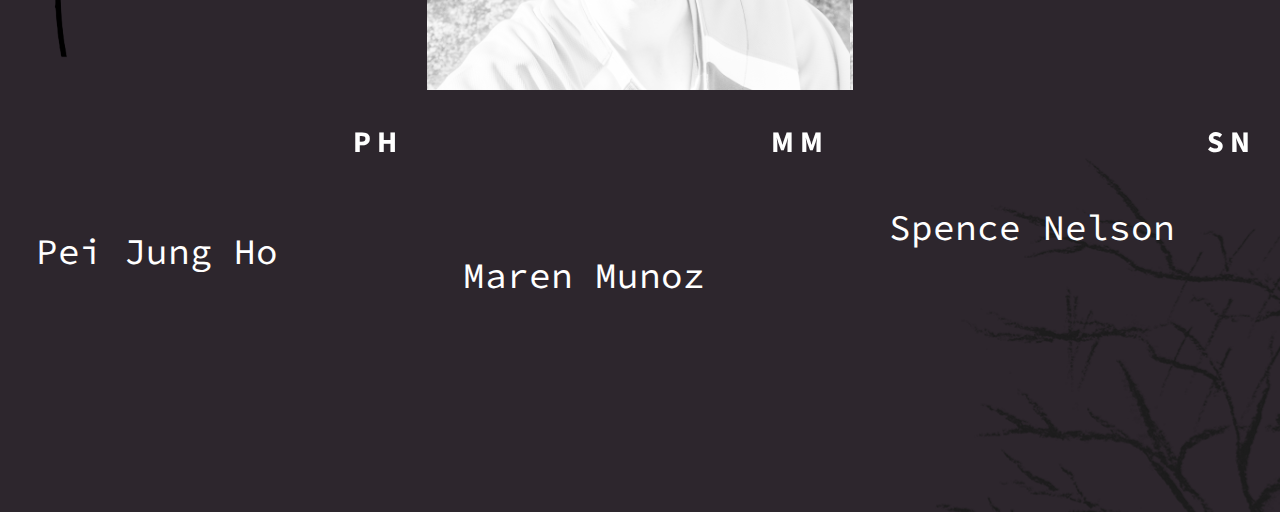
==== commit 0d0e583c: "Merge pull request #5 from MICA-GD2-SPR18-SN/noahmfisher" ====
--- a/index.htm
+++ b/index.htm
@@ -84,17 +84,17 @@
               <a class="projectlink" target="_blank" href="https://nclaure.github.io/finalprojjjj/">a.3 Villian</a>
             </div>
           </li>
-          <li>
+          <li style="background: url('../img/noahmfisher.png'); background-size: cover;">
             <div class="card-animation"><span class="f-init">N</span>
             <span class="l-init">F</span></div>
-            <a class="namelink"  target="_blank" href="http://noahmfisher.github.io">Noah Fisher</a>
-            <div class="sociallink-block">
-              <a class="sociallink"  target="_blank" href="https://github.com/noahmfisher">Github</a> <a class="sociallink"  href="https://codepen.io/noahmfisher">Codepen</a>
-            </div>
-            <div class="projectlink-block">
-              <a class="projectlink" target="_blank" href="https://noahmfisher.github.io/METAL-FACE-DOOM/">a.1 Metal Face</a>
-              <a class="projectlink" target="_blank" href="https://noahmfisher.github.io/daily/">a.2 Saturday</a>
-              <a class="projectlink" target="_blank">a.3 tba</a>
+            <a style="color:#a2f1c1;" class="namelink" target="_blank" href="http://noahmfisher.github.io">Noah Fisher</a>
+            <div class="sociallink-block">
+              <a class="sociallink"  style="color:#a2f1c1;"target="_blank" href="https://github.com/noahmfisher">Github</a> <a class="sociallink"  href="https://codepen.io/noahmfisher">Codepen</a>
+            </div>
+            <div class="projectlink-block">
+              <a class="projectlink" style="color:#a2f1c1;"target="_blank" href="https://noahmfisher.github.io/METAL-FACE-DOOM/">a.1 Metal Face</a>
+              <a class="projectlink" style="color:#a2f1c1;"target="_blank" href="https://noahmfisher.github.io/daily/">a.2 Saturday</a>
+              <a class="projectlink" style="color:#a2f1c1;"target="_blank" href="https://noahmfisher.github.io/final/">a.3 Cubic on XP</a>
             </div>
           </li>
           <li>
--- a/css/main.css
+++ b/css/main.css
@@ -139,18 +139,15 @@
   .classgrid li:hover {
     background:#a2f1c1;
     color: #2d262d;
-    transform: rotate(2deg) scale(1.05);
-
-
-  }
-
+    transform: rotate(5deg) scale(1.05);
+  }
+  
   .classgrid li:nth-child(odd):hover {
     transform: rotate(-2deg) scale(1.05);
   }
 
   .classgrid li::before{
     content: "";
-
   }
 
   .classgrid .namelink {
@@ -175,6 +172,7 @@
   opacity:1;
   transform: translateX(0px);
   color:#2d262d;
+
 }
 
 .classgrid .projectlink-block {
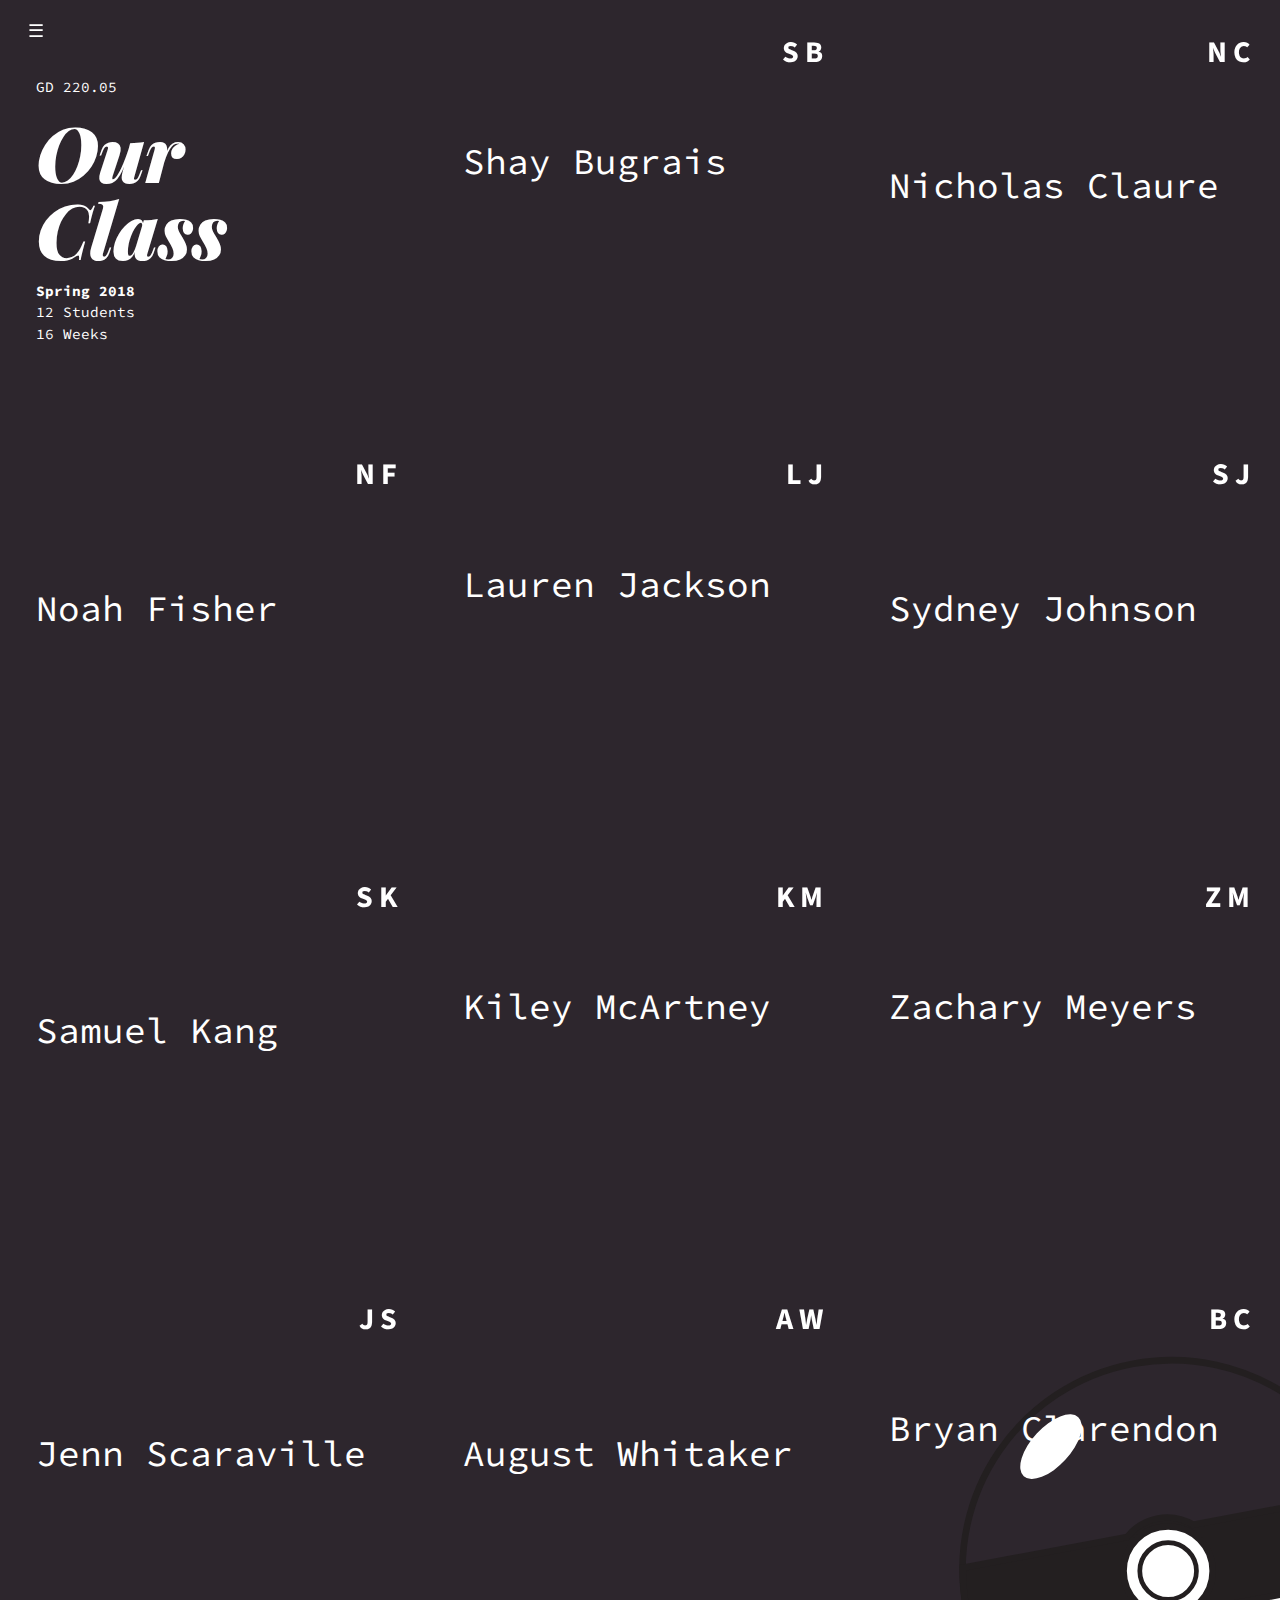
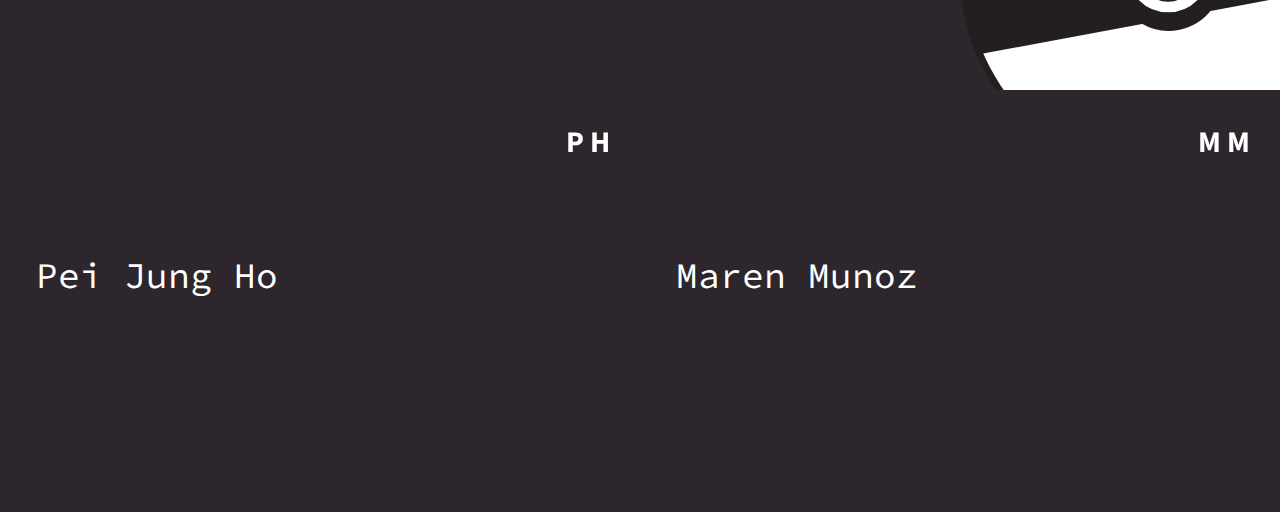
==== commit d8df3f2c: "file move" ====
--- a/index.htm
+++ b/index.htm
@@ -71,7 +71,7 @@
               <a class="projectlink" target="_blank">a.3 tba</a>
             </div>
           </li>
-          <li style="background-image:url(img/nick3.jpg); background-size:Cover;">
+          <li>
             <div class="card-animation"><span class="f-init">N</span>
             <span class="l-init">C</span></div>
             <a class="namelink"  target="_blank" href="http://nclaure.github.io">Nicholas Claure</a>
@@ -81,20 +81,20 @@
             <div class="projectlink-block">
               <a class="projectlink" target="_blank" href="https://nclaure.github.io/projectTM/">a.1 Imagine</a>
               <a class="projectlink" target="_blank" href="https://nclaure.github.io/day3TM/">a.2 Tuesday</a>
-              <a class="projectlink" target="_blank" href="https://nclaure.github.io/finalprojjjj/">a.3 Villian</a>
-            </div>
-          </li>
-          <li style="background: url('../img/noahmfisher.png'); background-size: cover;">
+              <a class="projectlink" target="_blank">a.3 tba</a>
+            </div>
+          </li>
+          <li>
             <div class="card-animation"><span class="f-init">N</span>
             <span class="l-init">F</span></div>
-            <a style="color:#a2f1c1;" class="namelink" target="_blank" href="http://noahmfisher.github.io">Noah Fisher</a>
-            <div class="sociallink-block">
-              <a class="sociallink"  style="color:#a2f1c1;"target="_blank" href="https://github.com/noahmfisher">Github</a> <a class="sociallink"  href="https://codepen.io/noahmfisher">Codepen</a>
-            </div>
-            <div class="projectlink-block">
-              <a class="projectlink" style="color:#a2f1c1;"target="_blank" href="https://noahmfisher.github.io/METAL-FACE-DOOM/">a.1 Metal Face</a>
-              <a class="projectlink" style="color:#a2f1c1;"target="_blank" href="https://noahmfisher.github.io/daily/">a.2 Saturday</a>
-              <a class="projectlink" style="color:#a2f1c1;"target="_blank" href="https://noahmfisher.github.io/final/">a.3 Cubic on XP</a>
+            <a class="namelink"  target="_blank" href="http://noahmfisher.github.io">Noah Fisher</a>
+            <div class="sociallink-block">
+              <a class="sociallink"  target="_blank" href="https://github.com/noahmfisher">Github</a> <a class="sociallink"  href="https://codepen.io/noahmfisher">Codepen</a>
+            </div>
+            <div class="projectlink-block">
+              <a class="projectlink" target="_blank" href="https://noahmfisher.github.io/METAL-FACE-DOOM/">a.1 Metal Face</a>
+              <a class="projectlink" target="_blank" href="https://noahmfisher.github.io/daily/">a.2 Saturday</a>
+              <a class="projectlink" target="_blank">a.3 tba</a>
             </div>
           </li>
           <li>
@@ -110,7 +110,7 @@
               <a class="projectlink" target="_blank">a.3 tba</a>
             </div>
           </li>
-          <li style="background-image:url(img/knifelogo.png);background-size:cover">
+          <li>
             <div class="card-animation"><span class="f-init">S</span>
             <span class="l-init">J</span></div>
             <a class="namelink"  target="_blank" href="http://sydneyjohnson.github.io">Sydney Johnson</a>
@@ -121,7 +121,7 @@
             <div class="projectlink-block">
               <a class="projectlink" target="_blank" href="https://sydneyjohnson.github.io/Demoweek2/index(p2).html">a.1 Brains</a>
               <a class="projectlink" target="_blank" href="https://github.com/sydneyjohnson/project2/blob/master/blog/index.html">a.2 Saturday</a>
-              <a class="projectlink" target="_blank" href="https://sydneyjohnson.github.io/project-3/facebook.html">a.3 </a>
+              <a class="projectlink" target="_blank">a.3 tba</a>
             </div>
           </li>
           <li>
@@ -151,7 +151,7 @@
               <a class="projectlink" target="_blank">a.3 tba</a>
             </div>
           </li>
-          <li style="background-image:url(img/meyers-bg.jpg)">
+          <li>
             <div class="card-animation"><span class="f-init">Z</span>
             <span class="l-init">M</span></div>
             <a class="namelink"  target="_blank" href="http://ZacharyMeyers.github.io">Zachary Meyers</a>
@@ -162,10 +162,10 @@
             <div class="projectlink-block">
               <a class="projectlink" target="_blank" href="https://zacharymeyers.github.io/meyerslyric/">a.1 Psycho Killer</a>
               <a class="projectlink" target="_blank" href="https://zacharymeyers.github.io/timeline/">a.2 Tuesday</a>
-              <a class="projectlink" target="_blank" href="https://zacharymeyers.github.io/character/">a.3 Character</a>
-            </div>
-          </li>
-          <li style="background-image:url(img/jscaraville.png);background-size:cover;" >
+              <a class="projectlink" target="_blank">a.3 tba</a>
+            </div>
+          </li>
+          <li>
             <div class="card-animation"><span class="f-init">J</span>
             <span class="l-init">S</span></div>
             <a class="namelink"  target="_blank" href="http://jscaraville.github.io">Jenn Scaraville</a>
@@ -176,10 +176,10 @@
             <div class="projectlink-block">
               <a class="projectlink" target="_blank" href="https://jscaraville.github.io/lyricalmapping/">a.1 Fireworks</a>
               <a class="projectlink" target="_blank" href="https://jscaraville.github.io/day-in-the-life/index.html">a.2 Tuesday</a>
-              <a class="projectlink" target="_blank" href="https://jscaraville.github.io/hero/index.html"> a.3 Willow</a>
-            </div>
-          </li>
-          <li style="background-image: url(img/awhitaker.jpg); background-size: contain;">
+              <a class="projectlink" target="_blank">a.3 tba</a>
+            </div>
+          </li>
+          <li>
             <div class="card-animation"><span class="f-init">A</span>
             <span class="l-init">W</span></div>
             <a class="namelink"  target="_blank" href="http://grwhit20.github.io">August Whitaker</a>
@@ -190,10 +190,10 @@
             <div class="projectlink-block">
               <a class="projectlink" target="_blank" href="https://grwhit20.github.io/jalo-wiki/">a.1 Jalo</a>
               <a class="projectlink" target="_blank" href="https://grwhit20.github.io/MY-DAY/">a.2 Monday</a>
-              <a class="projectlink" target="_blank" href="https://grwhit20.github.io/LANDPHILL/">a.3 Landphill</a>
-            </div>
-          </li>
-          <li>
+              <a class="projectlink" target="_blank">a.3 tba</a>
+            </div>
+          </li>
+          <li style="background-image:url(img/pokeball.svg);background-size: 160%; ">
             <div class="card-animation"><span class="f-init">B</span>
             <span class="l-init">C</span></div>
             <a class="namelink"  target="_blank" href="http://Bclarendon.github.io">Bryan Clarendon</a>
@@ -204,7 +204,7 @@
             <div class="projectlink-block">
               <a class="projectlink" target="_blank" href="https://bclarendon.github.io/project1-songscroll/">a.1 Feel It Still</a>
               <a class="projectlink" target="_blank" href="https://bclarendon.github.io/day-in-the-life/">a.2 Wednesday</a>
-              <a class="projectlink" target="_blank">a.3 tba</a>
+              <a class="projectlink" target="_blank" href="https://bclarendon.github.io/">a.3 Personal Site</a>
             </div>
           </li>
           <li>
@@ -231,22 +231,6 @@
             </div>
             <div class="projectlink-block">
               <a class="projectlink" target="_blank" href="https://musclesmunoz.github.io/rise-up/">a.1 Rise Up</a>
-            </div>
-          </li>
-
-          <li style="background-image:url(img/spence-bg.png)">
-            <div class="card-animation"><span class="f-init">S</span>
-            <span class="l-init">N</span></div>
-            <a class="namelink"  target="_blank" href="http://musclesmunoz.github.io">Spence Nelson</a>
-            <div class="sociallink-block">
-              <a class="sociallink" target="_blank" href="https://github.com/SpenceJMNelson">Github</a>
-              <a class="sociallink"  href="https://codepen.io/spencejmnelson">Codepen</a>
-            </div>
-            <div class="projectlink-block">
-              <a class="projectlink" target="_blank" href="assignment-1/index.html">a.1 Lyrical Mapping</a>
-              <a class="projectlink" target="_blank" href="assignment-1/index.html">a.2 A Day in the Life</a>
-              <a class="projectlink" target="_blank" href="assignment-1/index.html">a.3 We Could Be Heroes</a>
-
             </div>
           </li>
         </ul>
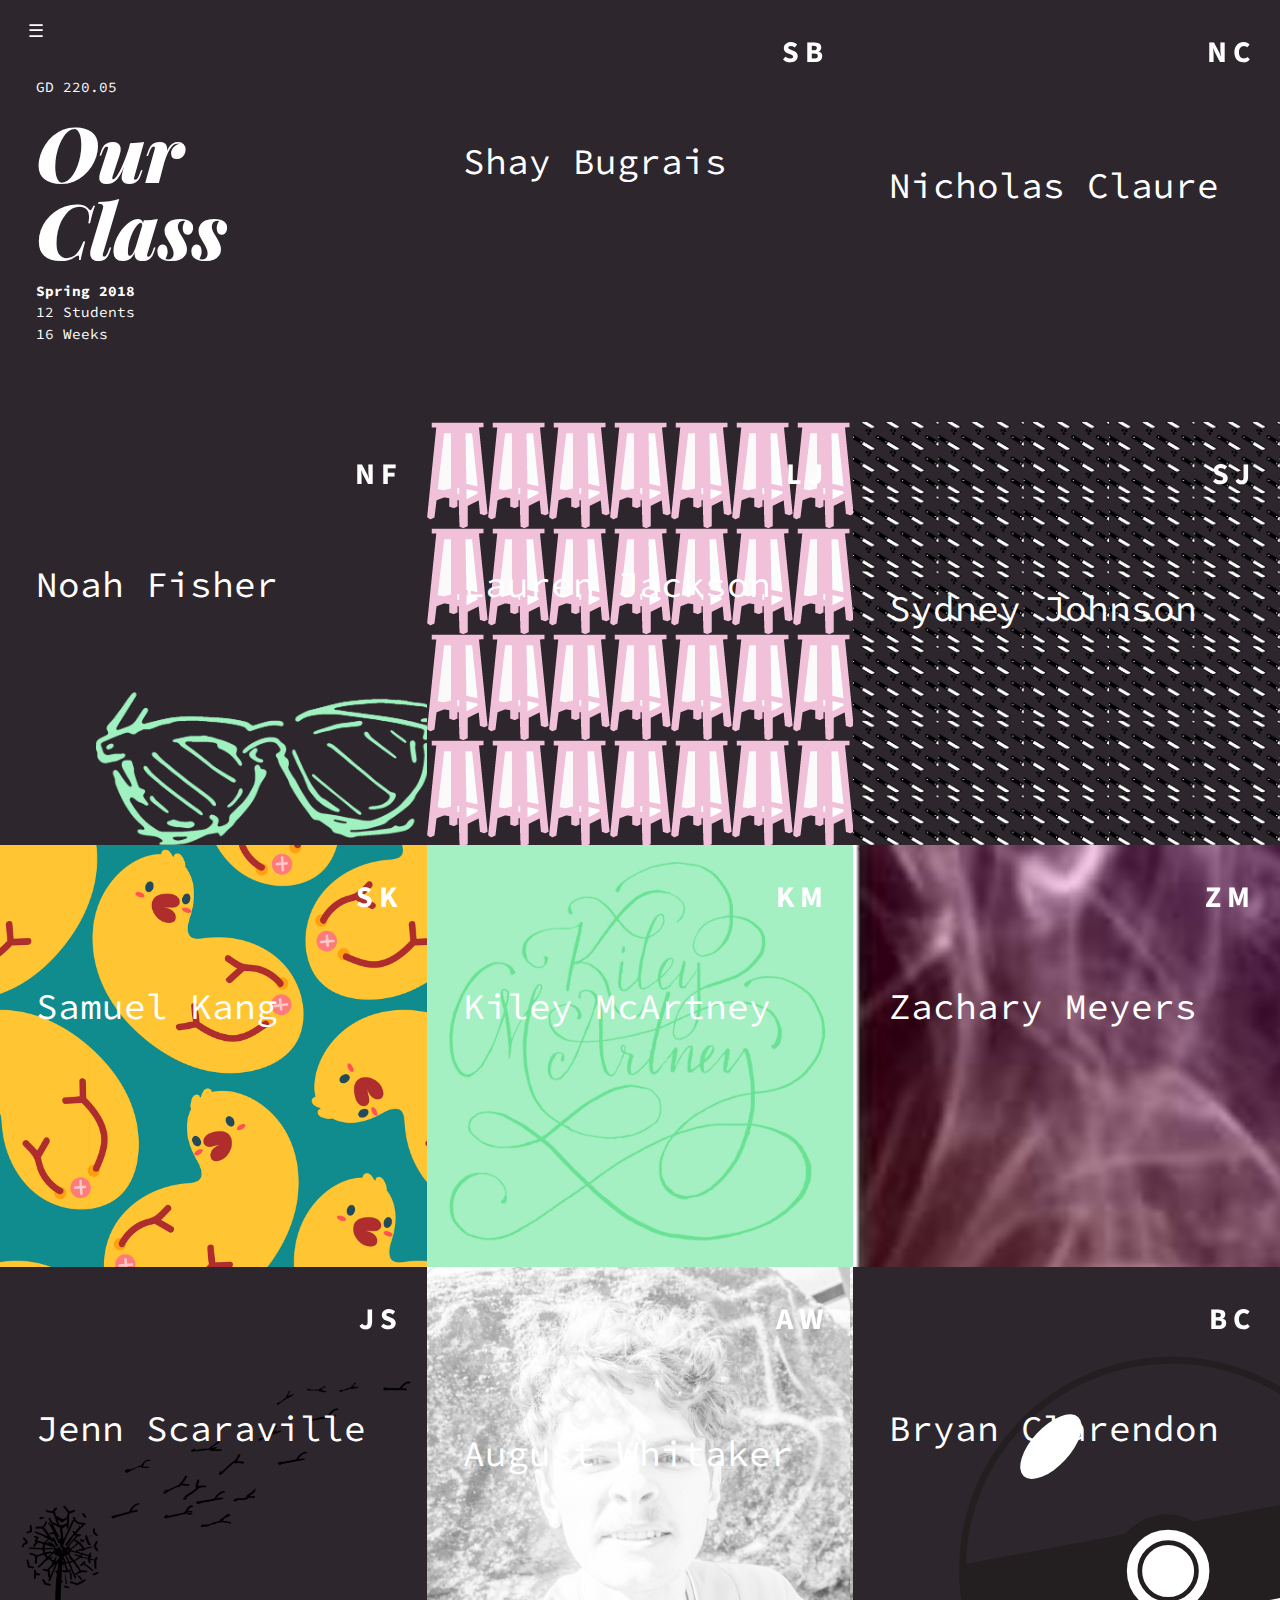
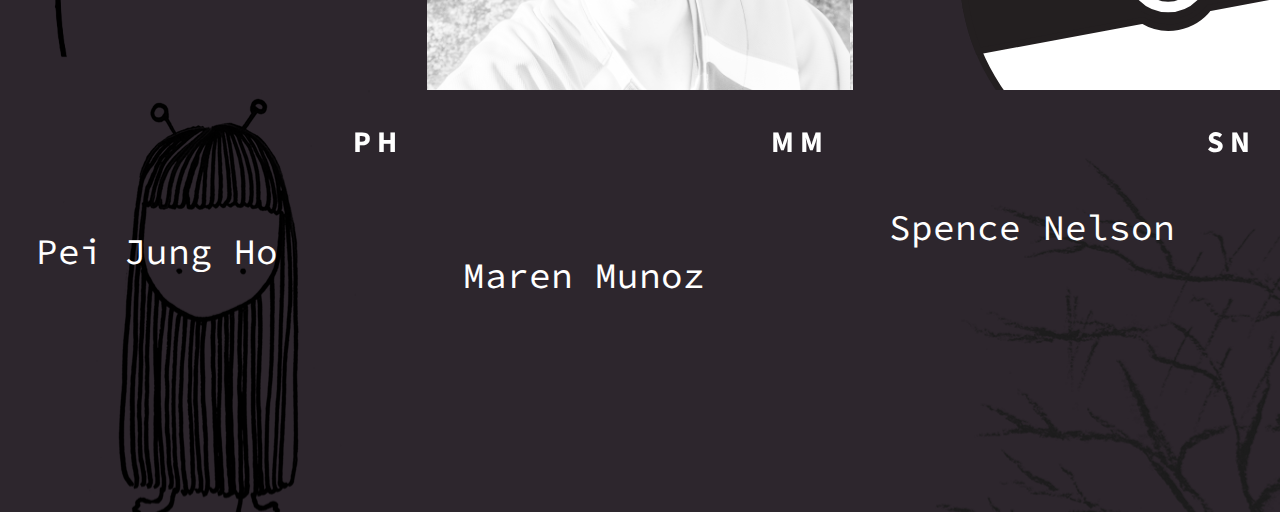
==== commit 84986c00: "updates" ====
--- a/index.htm
+++ b/index.htm
@@ -68,10 +68,10 @@
             <div class="projectlink-block">
               <a class="projectlink" target="_blank" href="https://shbugrais.github.io/lavieenrose/">a.1 La Vie en Rose</a>
               <a class="projectlink" target="_blank" href="https://shbugrais.github.io/html/awitl.html">a.2 Weekend</a>
-              <a class="projectlink" target="_blank">a.3 tba</a>
-            </div>
-          </li>
-          <li>
+              <a class="projectlink" target="_blank" href="https://shbugrais.github.io/aysha/hero.html">a.3 Aysha</a>
+            </div>
+          </li>
+          <li style="background-image:url(img/nick3.jpg); background-size:Cover;">
             <div class="card-animation"><span class="f-init">N</span>
             <span class="l-init">C</span></div>
             <a class="namelink"  target="_blank" href="http://nclaure.github.io">Nicholas Claure</a>
@@ -81,23 +81,23 @@
             <div class="projectlink-block">
               <a class="projectlink" target="_blank" href="https://nclaure.github.io/projectTM/">a.1 Imagine</a>
               <a class="projectlink" target="_blank" href="https://nclaure.github.io/day3TM/">a.2 Tuesday</a>
-              <a class="projectlink" target="_blank">a.3 tba</a>
-            </div>
-          </li>
-          <li>
+              <a class="projectlink" target="_blank" href="https://nclaure.github.io/finalprojjjj/">a.3 Villian</a>
+            </div>
+          </li>
+          <li style="background-image: url('img/noahmfisher.png'); background-size: cover;">
             <div class="card-animation"><span class="f-init">N</span>
             <span class="l-init">F</span></div>
-            <a class="namelink"  target="_blank" href="http://noahmfisher.github.io">Noah Fisher</a>
-            <div class="sociallink-block">
-              <a class="sociallink"  target="_blank" href="https://github.com/noahmfisher">Github</a> <a class="sociallink"  href="https://codepen.io/noahmfisher">Codepen</a>
+            <a class="namelink" target="_blank" href="http://noahmfisher.github.io">Noah Fisher</a>
+            <div class="sociallink-block">
+              <a class="sociallink" target="_blank" href="https://github.com/noahmfisher">Github</a> <a class="sociallink"  href="https://codepen.io/noahmfisher">Codepen</a>
             </div>
             <div class="projectlink-block">
               <a class="projectlink" target="_blank" href="https://noahmfisher.github.io/METAL-FACE-DOOM/">a.1 Metal Face</a>
               <a class="projectlink" target="_blank" href="https://noahmfisher.github.io/daily/">a.2 Saturday</a>
-              <a class="projectlink" target="_blank">a.3 tba</a>
-            </div>
-          </li>
-          <li>
+              <a class="projectlink" target="_blank" href="https://noahmfisher.github.io/final/">a.3 Cubic on XP</a>
+            </div>
+          </li>
+          <li style="background-image:url(img/laurenimg.png)">
             <div class="card-animation"><span class="f-init">L</span>
             <span class="l-init">J</span></div>
             <a class="namelink"  target="_blank" href="http://ljackson01.github.io">Lauren Jackson</a>
@@ -107,10 +107,10 @@
             <div class="projectlink-block">
               <a class="projectlink" target="_blank" href="https://ljackson01.github.io/cold-little-heart/">a.1 Cold Little Heart</a>
               <a class="projectlink" target="_blank" href="https://ljackson01.github.io/day-in-the-life/">a.2 Wednesday</a>
-              <a class="projectlink" target="_blank">a.3 tba</a>
-            </div>
-          </li>
-          <li>
+               <a class="projectlink" target="_blank" href="https://ljackson01.github.io/superhero-jay-hue/">a.3 Superhero, Jay Hue</a>
+            </div>
+          </li>
+          <li style="background-image:url(img/knifelogo.png);background-size:20%;">
             <div class="card-animation"><span class="f-init">S</span>
             <span class="l-init">J</span></div>
             <a class="namelink"  target="_blank" href="http://sydneyjohnson.github.io">Sydney Johnson</a>
@@ -121,10 +121,10 @@
             <div class="projectlink-block">
               <a class="projectlink" target="_blank" href="https://sydneyjohnson.github.io/Demoweek2/index(p2).html">a.1 Brains</a>
               <a class="projectlink" target="_blank" href="https://github.com/sydneyjohnson/project2/blob/master/blog/index.html">a.2 Saturday</a>
-              <a class="projectlink" target="_blank">a.3 tba</a>
-            </div>
-          </li>
-          <li>
+              <a class="projectlink" target="_blank" href="https://sydneyjohnson.github.io/project-3/facebook.html">a.3 </a>
+            </div>
+          </li>
+          <li style="background-image:url(img/duck.png);background-size:300%">
             <div class="card-animation"><span class="f-init">S</span>
             <span class="l-init">K</span></div>
             <a class="namelink"  target="_blank" href="http://Skang04.github.io">Samuel Kang</a>
@@ -134,10 +134,10 @@
             <div class="projectlink-block">
               <a class="projectlink" target="_blank" href="https://skang04.github.io/lyric-website/">a.1 New Rules</a>
               <a class="projectlink" target="_blank" href="https://skang04.github.io/day_in_life/">a.2 Wednesday</a>
-              <a class="projectlink" target="_blank">a.3 tba</a>
-            </div>
-          </li>
-          <li>
+               <a class="projectlink" target="_blank" href="https://skang04.github.io/final/home">a.3 Red And The Ducks</a>
+            </div>
+          </li>
+          <li style="background-image:url(img/kmcartney.jpg);background-size:cover">
             <div class="card-animation"><span class="f-init">K</span>
             <span class="l-init">M</span></div>
             <a class="namelink"  target="_blank" href="http://kmcartney.github.io">Kiley McArtney</a>
@@ -148,10 +148,10 @@
             <div class="projectlink-block">
               <a class="projectlink" target="_blank" href="https://kmcartney.github.io/Assignment1/">a.1 Fairy Feller</a>
               <a class="projectlink" target="_blank" href="https://kmcartney.github.io/Assignment2/">a.2 Tuesday</a>
-              <a class="projectlink" target="_blank">a.3 tba</a>
-            </div>
-          </li>
-          <li>
+              <a class="projectlink" target="_blank" href="http://kmcartney.github.io/Assignment-Three/">a.3 Angler</a>
+            </div>
+          </li>
+          <li style="background-image:url(img/meyers-bg.jpg)">
             <div class="card-animation"><span class="f-init">Z</span>
             <span class="l-init">M</span></div>
             <a class="namelink"  target="_blank" href="http://ZacharyMeyers.github.io">Zachary Meyers</a>
@@ -162,10 +162,10 @@
             <div class="projectlink-block">
               <a class="projectlink" target="_blank" href="https://zacharymeyers.github.io/meyerslyric/">a.1 Psycho Killer</a>
               <a class="projectlink" target="_blank" href="https://zacharymeyers.github.io/timeline/">a.2 Tuesday</a>
-              <a class="projectlink" target="_blank">a.3 tba</a>
-            </div>
-          </li>
-          <li>
+              <a class="projectlink" target="_blank" href="https://zacharymeyers.github.io/character/">a.3 Character</a>
+            </div>
+          </li>
+          <li style="background-image:url(img/jscaraville.png);background-size:cover;" >
             <div class="card-animation"><span class="f-init">J</span>
             <span class="l-init">S</span></div>
             <a class="namelink"  target="_blank" href="http://jscaraville.github.io">Jenn Scaraville</a>
@@ -176,10 +176,10 @@
             <div class="projectlink-block">
               <a class="projectlink" target="_blank" href="https://jscaraville.github.io/lyricalmapping/">a.1 Fireworks</a>
               <a class="projectlink" target="_blank" href="https://jscaraville.github.io/day-in-the-life/index.html">a.2 Tuesday</a>
-              <a class="projectlink" target="_blank">a.3 tba</a>
-            </div>
-          </li>
-          <li>
+              <a class="projectlink" target="_blank" href="https://jscaraville.github.io/hero/index.html"> a.3 Willow</a>
+            </div>
+          </li>
+          <li style="background-image: url(img/awhitaker.jpg); background-size: contain;">
             <div class="card-animation"><span class="f-init">A</span>
             <span class="l-init">W</span></div>
             <a class="namelink"  target="_blank" href="http://grwhit20.github.io">August Whitaker</a>
@@ -190,10 +190,10 @@
             <div class="projectlink-block">
               <a class="projectlink" target="_blank" href="https://grwhit20.github.io/jalo-wiki/">a.1 Jalo</a>
               <a class="projectlink" target="_blank" href="https://grwhit20.github.io/MY-DAY/">a.2 Monday</a>
-              <a class="projectlink" target="_blank">a.3 tba</a>
-            </div>
-          </li>
-          <li style="background-image:url(img/pokeball.svg);background-size: 160%; ">
+              <a class="projectlink" target="_blank" href="https://grwhit20.github.io/LANDPHILL/">a.3 Landphill</a>
+            </div>
+          </li>
+          <li style="background-image:url(img/pokeball.svg);background-size: 160%;">
             <div class="card-animation"><span class="f-init">B</span>
             <span class="l-init">C</span></div>
             <a class="namelink"  target="_blank" href="http://Bclarendon.github.io">Bryan Clarendon</a>
@@ -204,10 +204,10 @@
             <div class="projectlink-block">
               <a class="projectlink" target="_blank" href="https://bclarendon.github.io/project1-songscroll/">a.1 Feel It Still</a>
               <a class="projectlink" target="_blank" href="https://bclarendon.github.io/day-in-the-life/">a.2 Wednesday</a>
-              <a class="projectlink" target="_blank" href="https://bclarendon.github.io/">a.3 Personal Site</a>
-            </div>
-          </li>
-          <li>
+              <a class="projectlink" target="_blank">a.3 tba</a>
+            </div>
+          </li>
+          <li style="background-image:url(img/peijung.png);background-repeat: no-repeat;background-position:top;">
             <div class="card-animation"><span class="f-init">P</span>
             <span class="l-init">H</span></div>
             <a class="namelink"  target="_blank" href="http://pho01.github.io">Pei Jung Ho</a>
@@ -218,7 +218,7 @@
             <div class="projectlink-block">
               <a class="projectlink" target="_blank" href="https://pho01.github.io/GD2-project1/">a.1 Nothing Else</a>
               <a class="projectlink" target="_blank" href="https://pho01.github.io/some-days/peiday.html">a.2 Thursday</a>
-              <a class="projectlink" target="_blank">a.3 tba</a>
+              <a class="projectlink" target="_blank" href="https://pho01.github.io/superhero_Mr.Dream/homepage.html">a.3 Dr.Dream</a>
             </div>
           </li>
           <li>
@@ -231,6 +231,22 @@
             </div>
             <div class="projectlink-block">
               <a class="projectlink" target="_blank" href="https://musclesmunoz.github.io/rise-up/">a.1 Rise Up</a>
+            </div>
+          </li>
+
+          <li style="background-image:url(img/spence-bg.png)">
+            <div class="card-animation"><span class="f-init">S</span>
+            <span class="l-init">N</span></div>
+            <a class="namelink"  target="_blank" href="http://musclesmunoz.github.io">Spence Nelson</a>
+            <div class="sociallink-block">
+              <a class="sociallink" target="_blank" href="https://github.com/SpenceJMNelson">Github</a>
+              <a class="sociallink"  href="https://codepen.io/spencejmnelson">Codepen</a>
+            </div>
+            <div class="projectlink-block">
+              <a class="projectlink" target="_blank" href="assignment-1/index.html">a.1 Lyrical Mapping</a>
+              <a class="projectlink" target="_blank" href="assignment-1/index.html">a.2 A Day in the Life</a>
+              <a class="projectlink" target="_blank" href="assignment-1/index.html">a.3 We Could Be Heroes</a>
+
             </div>
           </li>
         </ul>
--- a/css/main.css
+++ b/css/main.css
@@ -134,12 +134,16 @@
     padding:2em;
     box-sizing: border-box;
     position: relative;
-  }
+    background-color:#2d262d;
+  }
+
+   
 
   .classgrid li:hover {
     background:#a2f1c1;
     color: #2d262d;
-    transform: rotate(5deg) scale(1.05);
+    transform: rotate(5deg) scale(1.05) translateZ(200px);
+    background-image:none!important;
   }
   
   .classgrid li:nth-child(odd):hover {
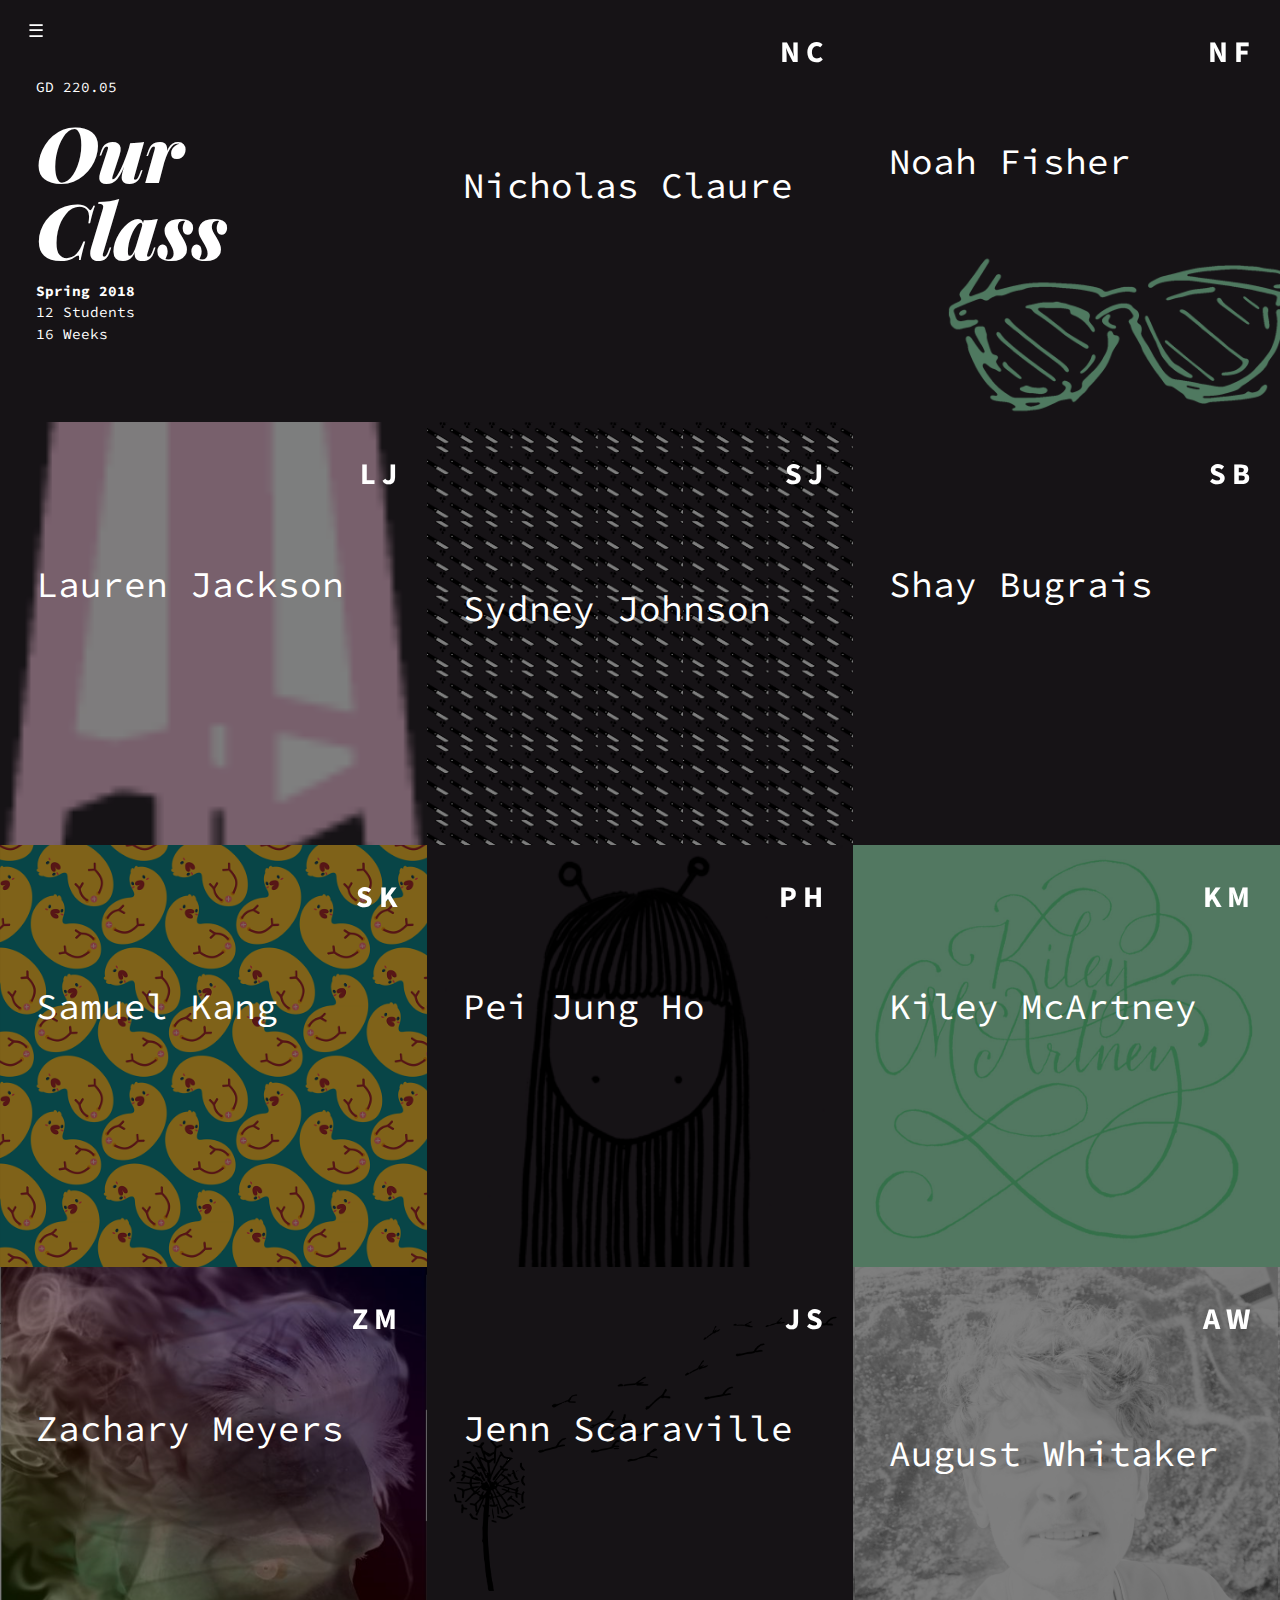
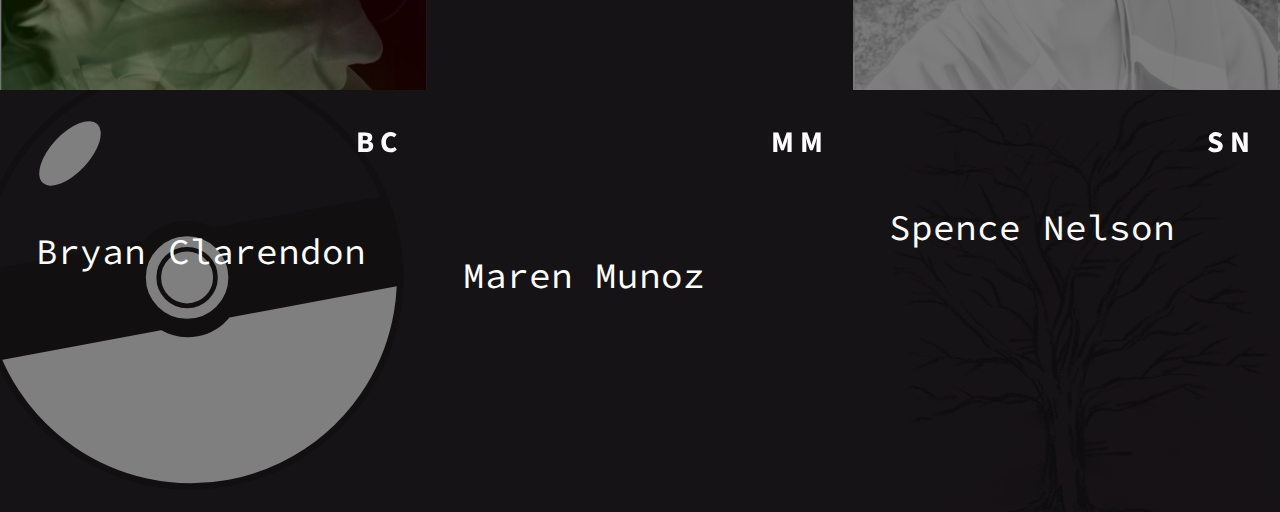
==== commit 2067d26f: "updatews" ====
--- a/index.htm
+++ b/index.htm
@@ -49,15 +49,80 @@
 
         <ul class="classgrid">
           <li>
-
+            <div class="card-content-wrapper">
             <p class="monospace">GD 220.05</p>
             <h1 id="graphic-design-2">Our Class</h1>
             <p class="monospace"><strong>Spring 2018</strong><br>
             12 Students <br>
             16 Weeks <br>
-
+          </p>
+        </div>
+
+          </li>
+          
+          <li style="background-image:url(img/nick3.jpg);">
+            <div class="card-content-wrapper">
+            <div class="card-animation"><span class="f-init">N</span>
+            <span class="l-init">C</span></div>
+            <a class="namelink"  target="_blank" href="http://nclaure.github.io">Nicholas Claure</a>
+            <div class="sociallink-block">
+              <a class="sociallink"  target="_blank" href="https://github.com/nclaure">Github</a> <a class="sociallink"  href="https://codepen.io/nclaure">Codepen</a>
+            </div>
+            <div class="projectlink-block">
+              <a class="projectlink" target="_blank" href="https://nclaure.github.io/projectTM/">a.1 Imagine</a>
+              <a class="projectlink" target="_blank" href="https://nclaure.github.io/day3TM/">a.2 Tuesday</a>
+              <a class="projectlink" target="_blank" href="https://nclaure.github.io/finalprojjjj/">a.3 Villian</a>
+            </div>
+          </div>
+          </li>
+          <li style="background-image: url('img/noahmfisher.png');">
+            <div class="card-content-wrapper">
+            <div class="card-animation"><span class="f-init">N</span>
+            <span class="l-init">F</span></div>
+            <a class="namelink" target="_blank" href="http://noahmfisher.github.io">Noah Fisher</a>
+            <div class="sociallink-block">
+              <a class="sociallink" target="_blank" href="https://github.com/noahmfisher">Github</a> <a class="sociallink"  href="https://codepen.io/noahmfisher">Codepen</a>
+            </div>
+            <div class="projectlink-block">
+              <a class="projectlink" target="_blank" href="https://noahmfisher.github.io/METAL-FACE-DOOM/">a.1 Metal Face</a>
+              <a class="projectlink" target="_blank" href="https://noahmfisher.github.io/daily/">a.2 Saturday</a>
+              <a class="projectlink" target="_blank" href="https://noahmfisher.github.io/final/">a.3 Cubic on XP</a>
+            </div>
+          </div>
+          </li>
+          <li style="background-image:url(img/laurenimg.png)">
+            <div class="card-content-wrapper">
+            <div class="card-animation"><span class="f-init">L</span>
+            <span class="l-init">J</span></div>
+            <a class="namelink"  target="_blank" href="http://ljackson01.github.io">Lauren Jackson</a>
+            <div class="sociallink-block">
+              <a class="sociallink"  target="_blank" href="https://github.com/ljackson01">Github</a><a class="sociallink"  href="https://codepen.io/ljackson01">Codepen</a>
+            </div>
+            <div class="projectlink-block">
+              <a class="projectlink" target="_blank" href="https://ljackson01.github.io/cold-little-heart/">a.1 Cold Little Heart</a>
+              <a class="projectlink" target="_blank" href="https://ljackson01.github.io/day-in-the-life/">a.2 Wednesday</a>
+               <a class="projectlink" target="_blank" href="https://ljackson01.github.io/superhero-jay-hue/">a.3 Superhero, Jay Hue</a>
+            </div>
+          </div>
+          </li>
+          <li style="background-image:url(img/knifelogo.png);background-size:20%;">
+            <div class="card-content-wrapper">
+            <div class="card-animation"><span class="f-init">S</span>
+            <span class="l-init">J</span></div>
+            <a class="namelink"  target="_blank" href="http://sydneyjohnson.github.io">Sydney Johnson</a>
+            <div class="sociallink-block">
+              <a class="sociallink"  target="_blank" href="https://github.com/sydneyjohnson">Github</a>
+              <a class="sociallink"  href="https://codepen.io/sydneyjohnson">Codepen</a>
+            </div>
+            <div class="projectlink-block">
+              <a class="projectlink" target="_blank" href="https://sydneyjohnson.github.io/Demoweek2/index(p2).html">a.1 Brains</a>
+              <a class="projectlink" target="_blank" href="https://github.com/sydneyjohnson/project2/blob/master/blog/index.html">a.2 Saturday</a>
+              <a class="projectlink" target="_blank" href="https://sydneyjohnson.github.io/project-3/facebook.html">a.3 </a>
+            </div>
+          </div>
           </li>
           <li>
+            <div class="card-content-wrapper">
             <div class="card-animation"><span class="f-init">S</span>
             <span class="l-init">B</span></div>
             <a class="namelink" target="_blank" href="http://shbugrais.github.io">Shay Bugrais</a>
@@ -70,61 +135,10 @@
               <a class="projectlink" target="_blank" href="https://shbugrais.github.io/html/awitl.html">a.2 Weekend</a>
               <a class="projectlink" target="_blank" href="https://shbugrais.github.io/aysha/hero.html">a.3 Aysha</a>
             </div>
-          </li>
-          <li style="background-image:url(img/nick3.jpg); background-size:Cover;">
-            <div class="card-animation"><span class="f-init">N</span>
-            <span class="l-init">C</span></div>
-            <a class="namelink"  target="_blank" href="http://nclaure.github.io">Nicholas Claure</a>
-            <div class="sociallink-block">
-              <a class="sociallink"  target="_blank" href="https://github.com/nclaure">Github</a> <a class="sociallink"  href="https://codepen.io/nclaure">Codepen</a>
-            </div>
-            <div class="projectlink-block">
-              <a class="projectlink" target="_blank" href="https://nclaure.github.io/projectTM/">a.1 Imagine</a>
-              <a class="projectlink" target="_blank" href="https://nclaure.github.io/day3TM/">a.2 Tuesday</a>
-              <a class="projectlink" target="_blank" href="https://nclaure.github.io/finalprojjjj/">a.3 Villian</a>
-            </div>
-          </li>
-          <li style="background-image: url('img/noahmfisher.png'); background-size: cover;">
-            <div class="card-animation"><span class="f-init">N</span>
-            <span class="l-init">F</span></div>
-            <a class="namelink" target="_blank" href="http://noahmfisher.github.io">Noah Fisher</a>
-            <div class="sociallink-block">
-              <a class="sociallink" target="_blank" href="https://github.com/noahmfisher">Github</a> <a class="sociallink"  href="https://codepen.io/noahmfisher">Codepen</a>
-            </div>
-            <div class="projectlink-block">
-              <a class="projectlink" target="_blank" href="https://noahmfisher.github.io/METAL-FACE-DOOM/">a.1 Metal Face</a>
-              <a class="projectlink" target="_blank" href="https://noahmfisher.github.io/daily/">a.2 Saturday</a>
-              <a class="projectlink" target="_blank" href="https://noahmfisher.github.io/final/">a.3 Cubic on XP</a>
-            </div>
-          </li>
-          <li style="background-image:url(img/laurenimg.png)">
-            <div class="card-animation"><span class="f-init">L</span>
-            <span class="l-init">J</span></div>
-            <a class="namelink"  target="_blank" href="http://ljackson01.github.io">Lauren Jackson</a>
-            <div class="sociallink-block">
-              <a class="sociallink"  target="_blank" href="https://github.com/ljackson01">Github</a><a class="sociallink"  href="https://codepen.io/ljackson01">Codepen</a>
-            </div>
-            <div class="projectlink-block">
-              <a class="projectlink" target="_blank" href="https://ljackson01.github.io/cold-little-heart/">a.1 Cold Little Heart</a>
-              <a class="projectlink" target="_blank" href="https://ljackson01.github.io/day-in-the-life/">a.2 Wednesday</a>
-               <a class="projectlink" target="_blank" href="https://ljackson01.github.io/superhero-jay-hue/">a.3 Superhero, Jay Hue</a>
-            </div>
-          </li>
-          <li style="background-image:url(img/knifelogo.png);background-size:20%;">
-            <div class="card-animation"><span class="f-init">S</span>
-            <span class="l-init">J</span></div>
-            <a class="namelink"  target="_blank" href="http://sydneyjohnson.github.io">Sydney Johnson</a>
-            <div class="sociallink-block">
-              <a class="sociallink"  target="_blank" href="https://github.com/sydneyjohnson">Github</a>
-              <a class="sociallink"  href="https://codepen.io/sydneyjohnson">Codepen</a>
-            </div>
-            <div class="projectlink-block">
-              <a class="projectlink" target="_blank" href="https://sydneyjohnson.github.io/Demoweek2/index(p2).html">a.1 Brains</a>
-              <a class="projectlink" target="_blank" href="https://github.com/sydneyjohnson/project2/blob/master/blog/index.html">a.2 Saturday</a>
-              <a class="projectlink" target="_blank" href="https://sydneyjohnson.github.io/project-3/facebook.html">a.3 </a>
-            </div>
-          </li>
-          <li style="background-image:url(img/duck.png);background-size:300%">
+          </div>
+          </li>
+          <li style="background-image:url(img/duck.png);">
+            <div class="card-content-wrapper">
             <div class="card-animation"><span class="f-init">S</span>
             <span class="l-init">K</span></div>
             <a class="namelink"  target="_blank" href="http://Skang04.github.io">Samuel Kang</a>
@@ -136,8 +150,26 @@
               <a class="projectlink" target="_blank" href="https://skang04.github.io/day_in_life/">a.2 Wednesday</a>
                <a class="projectlink" target="_blank" href="https://skang04.github.io/final/home">a.3 Red And The Ducks</a>
             </div>
-          </li>
-          <li style="background-image:url(img/kmcartney.jpg);background-size:cover">
+          </div>
+          </li>
+          <li style="background-image:url(img/peijung.png);background-repeat: no-repeat;background-position:top;">
+            <div class="card-content-wrapper">
+            <div class="card-animation"><span class="f-init">P</span>
+            <span class="l-init">H</span></div>
+            <a class="namelink"  target="_blank" href="http://pho01.github.io">Pei Jung Ho</a>
+            <div class="sociallink-block">
+              <a class="sociallink"  target="_blank" href="https://github.com/pho01">Github</a>
+              <a class="sociallink"  href="https://codepen.io/Pei_Jung">Codepen</a>
+            </div>
+            <div class="projectlink-block">
+              <a class="projectlink" target="_blank" href="https://pho01.github.io/GD2-project1/">a.1 Nothing Else</a>
+              <a class="projectlink" target="_blank" href="https://pho01.github.io/some-days/peiday.html">a.2 Thursday</a>
+              <a class="projectlink" target="_blank" href="https://pho01.github.io/superhero_Mr.Dream/homepage.html">a.3 Dr.Dream</a>
+            </div>
+          </div>
+          </li>
+          <li style="background-image:url(img/kmcartney.jpg);">
+            <div class="card-content-wrapper">
             <div class="card-animation"><span class="f-init">K</span>
             <span class="l-init">M</span></div>
             <a class="namelink"  target="_blank" href="http://kmcartney.github.io">Kiley McArtney</a>
@@ -150,8 +182,10 @@
               <a class="projectlink" target="_blank" href="https://kmcartney.github.io/Assignment2/">a.2 Tuesday</a>
               <a class="projectlink" target="_blank" href="http://kmcartney.github.io/Assignment-Three/">a.3 Angler</a>
             </div>
+          </div>
           </li>
           <li style="background-image:url(img/meyers-bg.jpg)">
+            <div class="card-content-wrapper">
             <div class="card-animation"><span class="f-init">Z</span>
             <span class="l-init">M</span></div>
             <a class="namelink"  target="_blank" href="http://ZacharyMeyers.github.io">Zachary Meyers</a>
@@ -164,8 +198,10 @@
               <a class="projectlink" target="_blank" href="https://zacharymeyers.github.io/timeline/">a.2 Tuesday</a>
               <a class="projectlink" target="_blank" href="https://zacharymeyers.github.io/character/">a.3 Character</a>
             </div>
-          </li>
-          <li style="background-image:url(img/jscaraville.png);background-size:cover;" >
+          </div>
+          </li>
+          <li style="background-image:url(img/jscaraville.png);" >
+            <div class="card-content-wrapper">
             <div class="card-animation"><span class="f-init">J</span>
             <span class="l-init">S</span></div>
             <a class="namelink"  target="_blank" href="http://jscaraville.github.io">Jenn Scaraville</a>
@@ -178,8 +214,11 @@
               <a class="projectlink" target="_blank" href="https://jscaraville.github.io/day-in-the-life/index.html">a.2 Tuesday</a>
               <a class="projectlink" target="_blank" href="https://jscaraville.github.io/hero/index.html"> a.3 Willow</a>
             </div>
-          </li>
+          </div>
+          </li>
+
           <li style="background-image: url(img/awhitaker.jpg); background-size: contain;">
+            <div class="card-content-wrapper">
             <div class="card-animation"><span class="f-init">A</span>
             <span class="l-init">W</span></div>
             <a class="namelink"  target="_blank" href="http://grwhit20.github.io">August Whitaker</a>
@@ -192,8 +231,10 @@
               <a class="projectlink" target="_blank" href="https://grwhit20.github.io/MY-DAY/">a.2 Monday</a>
               <a class="projectlink" target="_blank" href="https://grwhit20.github.io/LANDPHILL/">a.3 Landphill</a>
             </div>
+          </div>
           </li>
           <li style="background-image:url(img/pokeball.svg);background-size: 160%;">
+            <div class="card-content-wrapper">
             <div class="card-animation"><span class="f-init">B</span>
             <span class="l-init">C</span></div>
             <a class="namelink"  target="_blank" href="http://Bclarendon.github.io">Bryan Clarendon</a>
@@ -206,22 +247,11 @@
               <a class="projectlink" target="_blank" href="https://bclarendon.github.io/day-in-the-life/">a.2 Wednesday</a>
               <a class="projectlink" target="_blank">a.3 tba</a>
             </div>
-          </li>
-          <li style="background-image:url(img/peijung.png);background-repeat: no-repeat;background-position:top;">
-            <div class="card-animation"><span class="f-init">P</span>
-            <span class="l-init">H</span></div>
-            <a class="namelink"  target="_blank" href="http://pho01.github.io">Pei Jung Ho</a>
-            <div class="sociallink-block">
-              <a class="sociallink"  target="_blank" href="https://github.com/pho01">Github</a>
-              <a class="sociallink"  href="https://codepen.io/Pei_Jung">Codepen</a>
-            </div>
-            <div class="projectlink-block">
-              <a class="projectlink" target="_blank" href="https://pho01.github.io/GD2-project1/">a.1 Nothing Else</a>
-              <a class="projectlink" target="_blank" href="https://pho01.github.io/some-days/peiday.html">a.2 Thursday</a>
-              <a class="projectlink" target="_blank" href="https://pho01.github.io/superhero_Mr.Dream/homepage.html">a.3 Dr.Dream</a>
-            </div>
-          </li>
+          </div>
+          </li>
+          
           <li>
+            <div class="card-content-wrapper">
             <div class="card-animation"><span class="f-init">M</span>
             <span class="l-init">M</span></div>
             <a class="namelink"  target="_blank" href="http://musclesmunoz.github.io">Maren Munoz</a>
@@ -232,9 +262,11 @@
             <div class="projectlink-block">
               <a class="projectlink" target="_blank" href="https://musclesmunoz.github.io/rise-up/">a.1 Rise Up</a>
             </div>
+          </div>
           </li>
 
           <li style="background-image:url(img/spence-bg.png)">
+            <div class="card-content-wrapper">
             <div class="card-animation"><span class="f-init">S</span>
             <span class="l-init">N</span></div>
             <a class="namelink"  target="_blank" href="http://musclesmunoz.github.io">Spence Nelson</a>
@@ -246,8 +278,8 @@
               <a class="projectlink" target="_blank" href="assignment-1/index.html">a.1 Lyrical Mapping</a>
               <a class="projectlink" target="_blank" href="assignment-1/index.html">a.2 A Day in the Life</a>
               <a class="projectlink" target="_blank" href="assignment-1/index.html">a.3 We Could Be Heroes</a>
-
-            </div>
+            </div>
+          </div>
           </li>
         </ul>
 
--- a/css/main.css
+++ b/css/main.css
@@ -125,33 +125,49 @@
     display:block;
     flex: 33.33%;
     height:33vw;
+    margin:0;
+    transition:300ms;
+    
+    position: relative;
+    background-color:#2d262d;
+    background-size:cover;
+    background-position: center;
+  }
+
+   
+
+  .classgrid li:hover {
+    background-color:#a2f1c1;
+    color: #2d262d;
+
+
+  }
+
+
+  .classgrid li::before{
+    content: "";
+  }
+
+  .classgrid .card-content-wrapper {
+    position: absolute;
+    top:0;
+    left:0;
+    right:0;
+    bottom:0;
+    height:100%;
+    width:100%;
     display: flex;
     flex-direction: column;
     align-content: center;
     justify-content: center;
-    margin:0;
-    transition:300ms;
     padding:2em;
     box-sizing: border-box;
-    position: relative;
-    background-color:#2d262d;
-  }
-
-   
-
-  .classgrid li:hover {
-    background:#a2f1c1;
-    color: #2d262d;
-    transform: rotate(5deg) scale(1.05) translateZ(200px);
-    background-image:none!important;
-  }
-  
-  .classgrid li:nth-child(odd):hover {
-    transform: rotate(-2deg) scale(1.05);
-  }
-
-  .classgrid li::before{
-    content: "";
+    background-color:rgba(0,0,0,.5);
+    transition: 300ms;
+  }
+
+  .classgrid li:hover .card-content-wrapper{
+    background-color:rgba(162, 241, 193, 0.9)
   }
 
   .classgrid .namelink {
@@ -168,6 +184,7 @@
   text-transform: uppercase;
 }
 
+
 .classgrid .sociallink-block a{
   margin:1em;
 }
@@ -202,10 +219,10 @@
 
 
 
-@keyframes spin2 {
+/* @keyframes spin2 {
     from {transform:rotateX(0deg) rotateY(0deg) rotateZ(0deg)}
     to {transform:rotateX(360deg) rotateY(360deg) rotateZ(360deg)}
-}
+} */
 
 .card-animation .f-init,  .card-animation .l-init{
 display: inline-block;
@@ -276,7 +293,44 @@
     transition:300ms;
     padding:3em;
     box-sizing: border-box;
-  }
+    min-height: 300px;
+  }
+
+  .classgrid li .sociallink-block {
+  opacity:1;
+  transform: translateX(0px);
+  color:#2d262d;
+
+}
+
+
+.classgrid li .projectlink-block {
+  transition-delay: 200ms;
+  opacity:1;
+  transform: translateY(0%);
+  color:#2d262d;
+  transition-delay: 0ms;
+}
+
+.classgrid li .card-content-wrapper{
+    background-color:rgba(162, 241, 193, 0.7)
+  }
+
+  .classgrid li .projectlink-block {
+  transition-delay: 200ms;
+  opacity:1;
+  transform: translateY(0%);
+  color:#2d262d;
+  transition-delay: 0ms;
+}
+
+.classgrid li {
+    background-color:#a2f1c1;
+    color: #2d262d;
+
+
+  }
+
 
 }
 
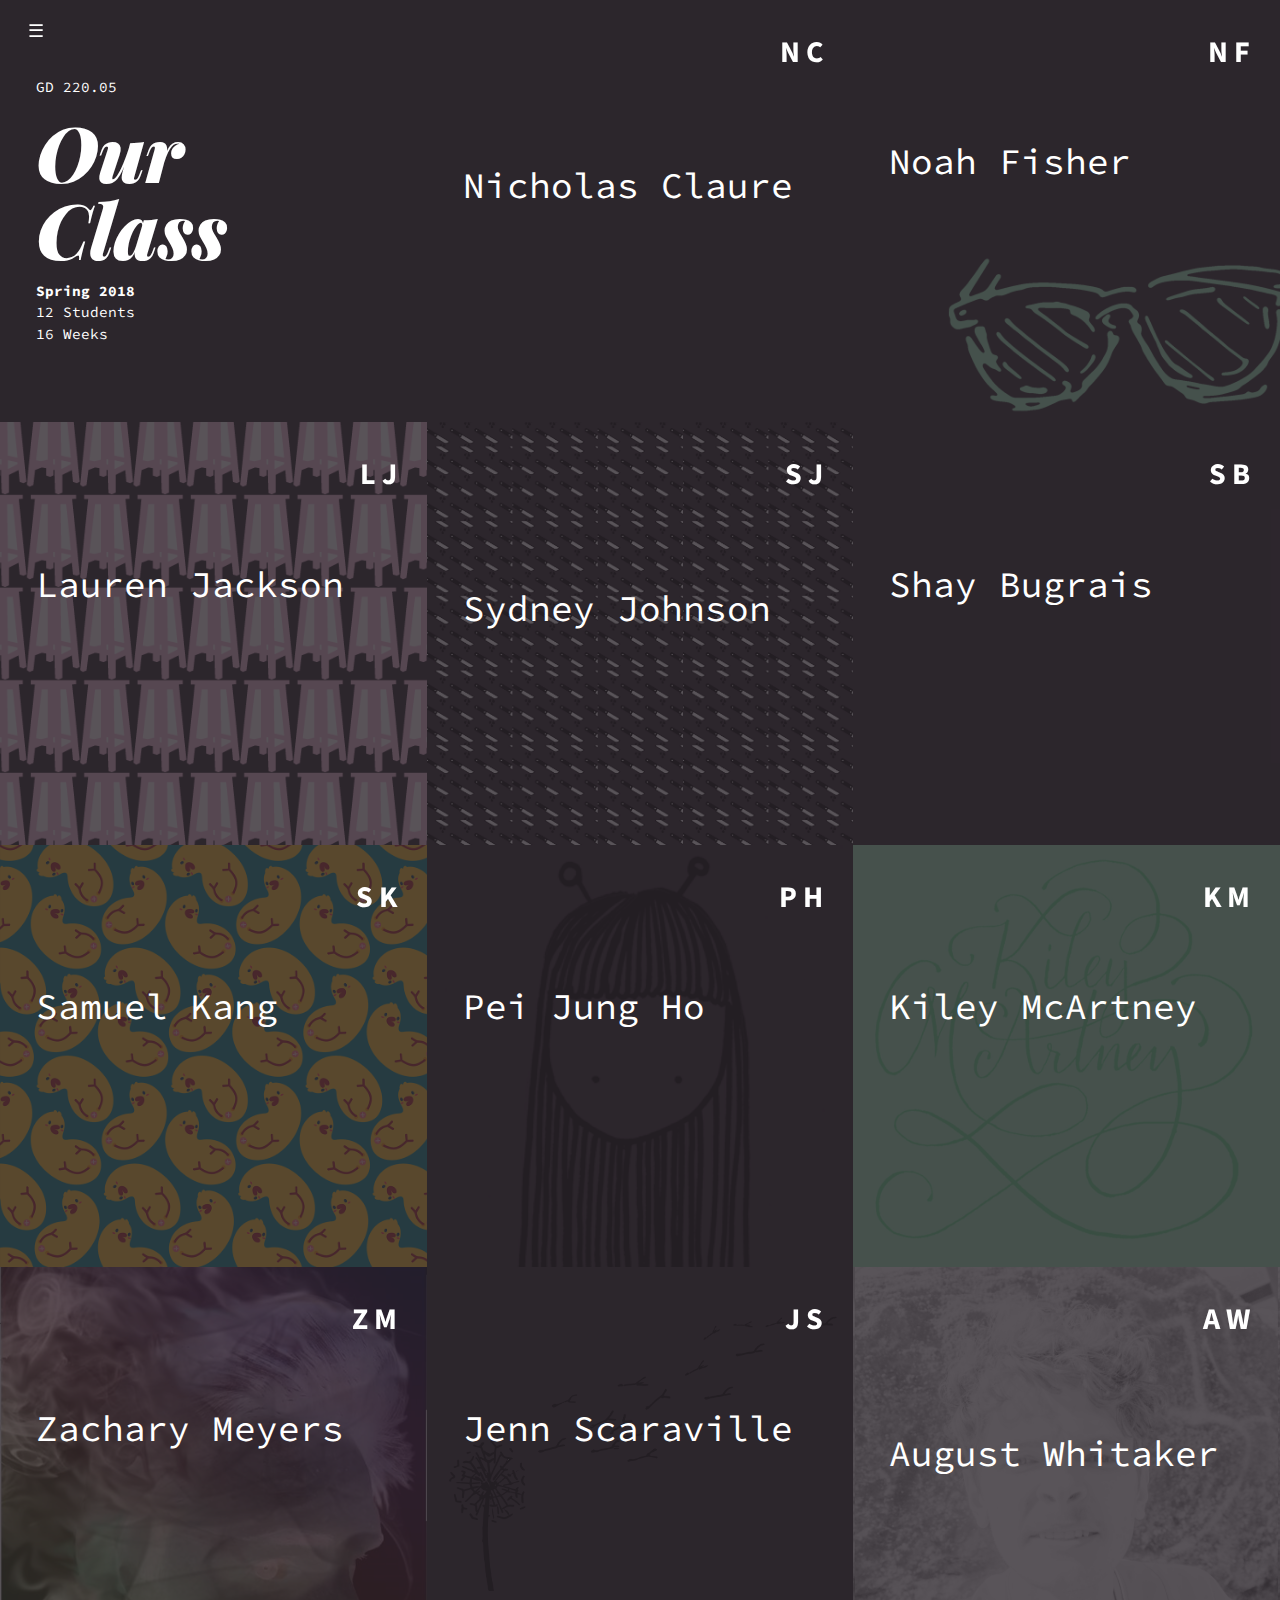
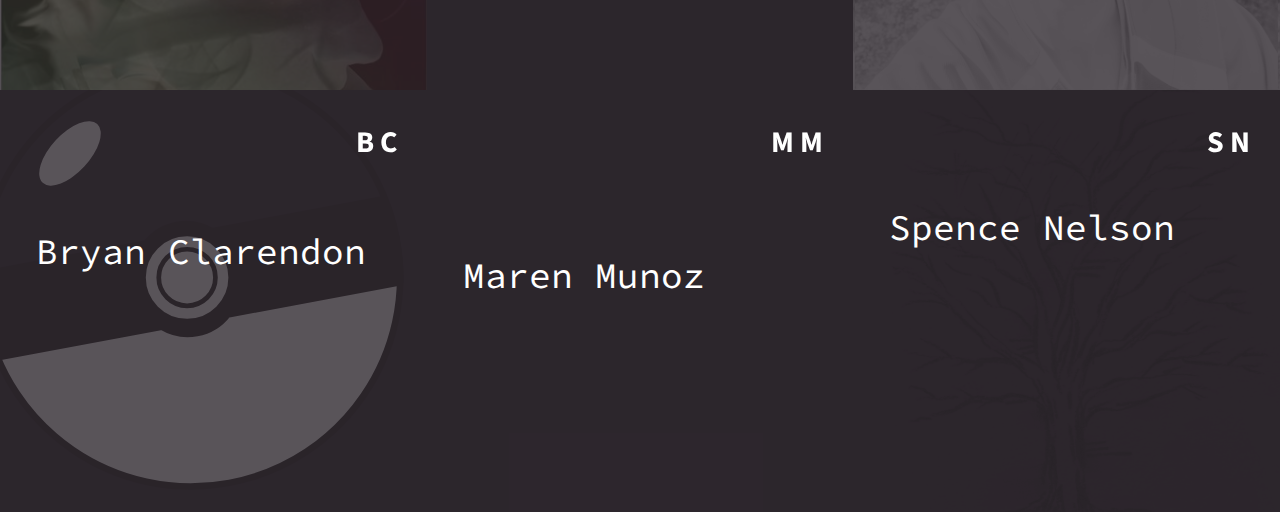
==== commit 7cf1e2e7: "update" ====
--- a/index.htm
+++ b/index.htm
@@ -90,7 +90,7 @@
             </div>
           </div>
           </li>
-          <li style="background-image:url(img/laurenimg.png)">
+          <li style="background-image:url(img/laurenimg.png); background-size:12.5%;">
             <div class="card-content-wrapper">
             <div class="card-animation"><span class="f-init">L</span>
             <span class="l-init">J</span></div>
--- a/css/main.css
+++ b/css/main.css
@@ -138,7 +138,7 @@
 
   .classgrid li:hover {
     background-color:#a2f1c1;
-    color: #2d262d;
+    
 
 
   }
@@ -162,12 +162,13 @@
     justify-content: center;
     padding:2em;
     box-sizing: border-box;
-    background-color:rgba(0,0,0,.5);
+    background-color:rgba(45, 38, 45, 0.79);
     transition: 300ms;
   }
 
   .classgrid li:hover .card-content-wrapper{
-    background-color:rgba(162, 241, 193, 0.9)
+    background-color:rgba(162, 241, 193, 0.9);
+    color: #2d262d;
   }
 
   .classgrid .namelink {
